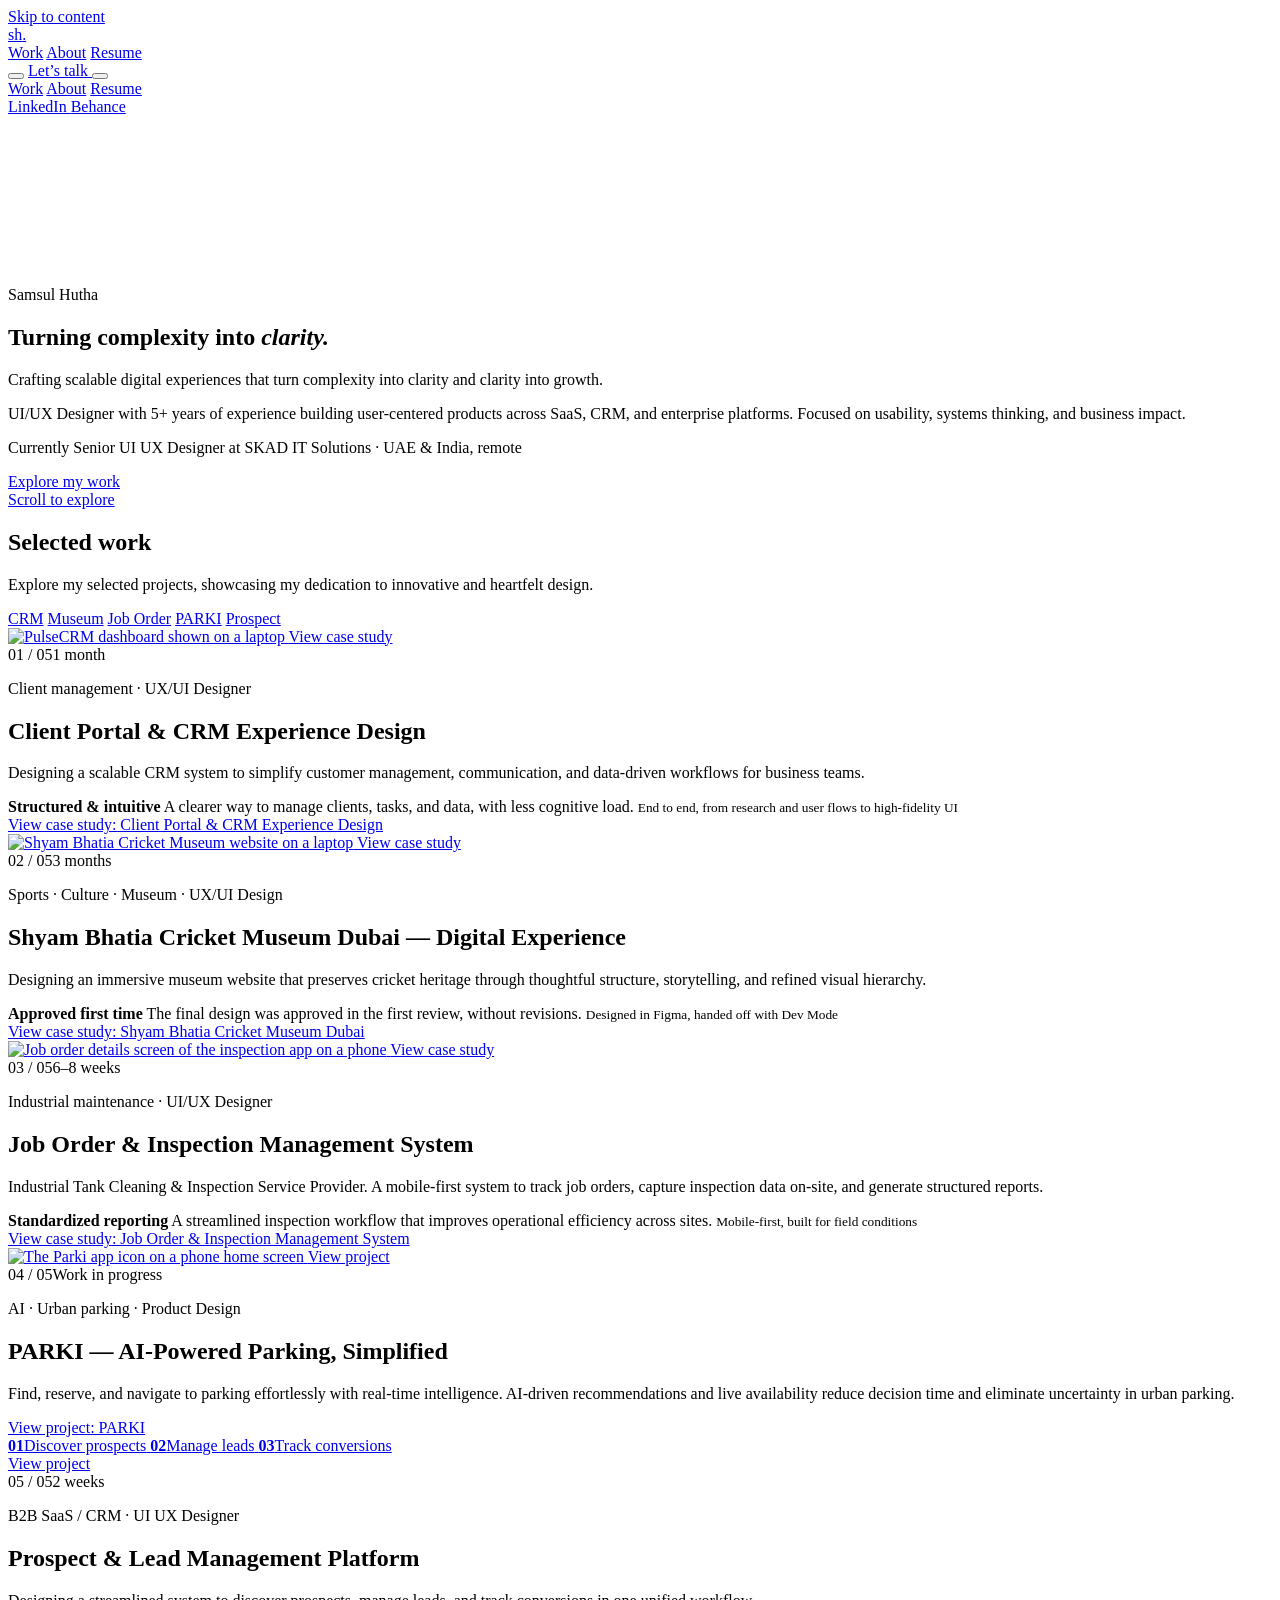
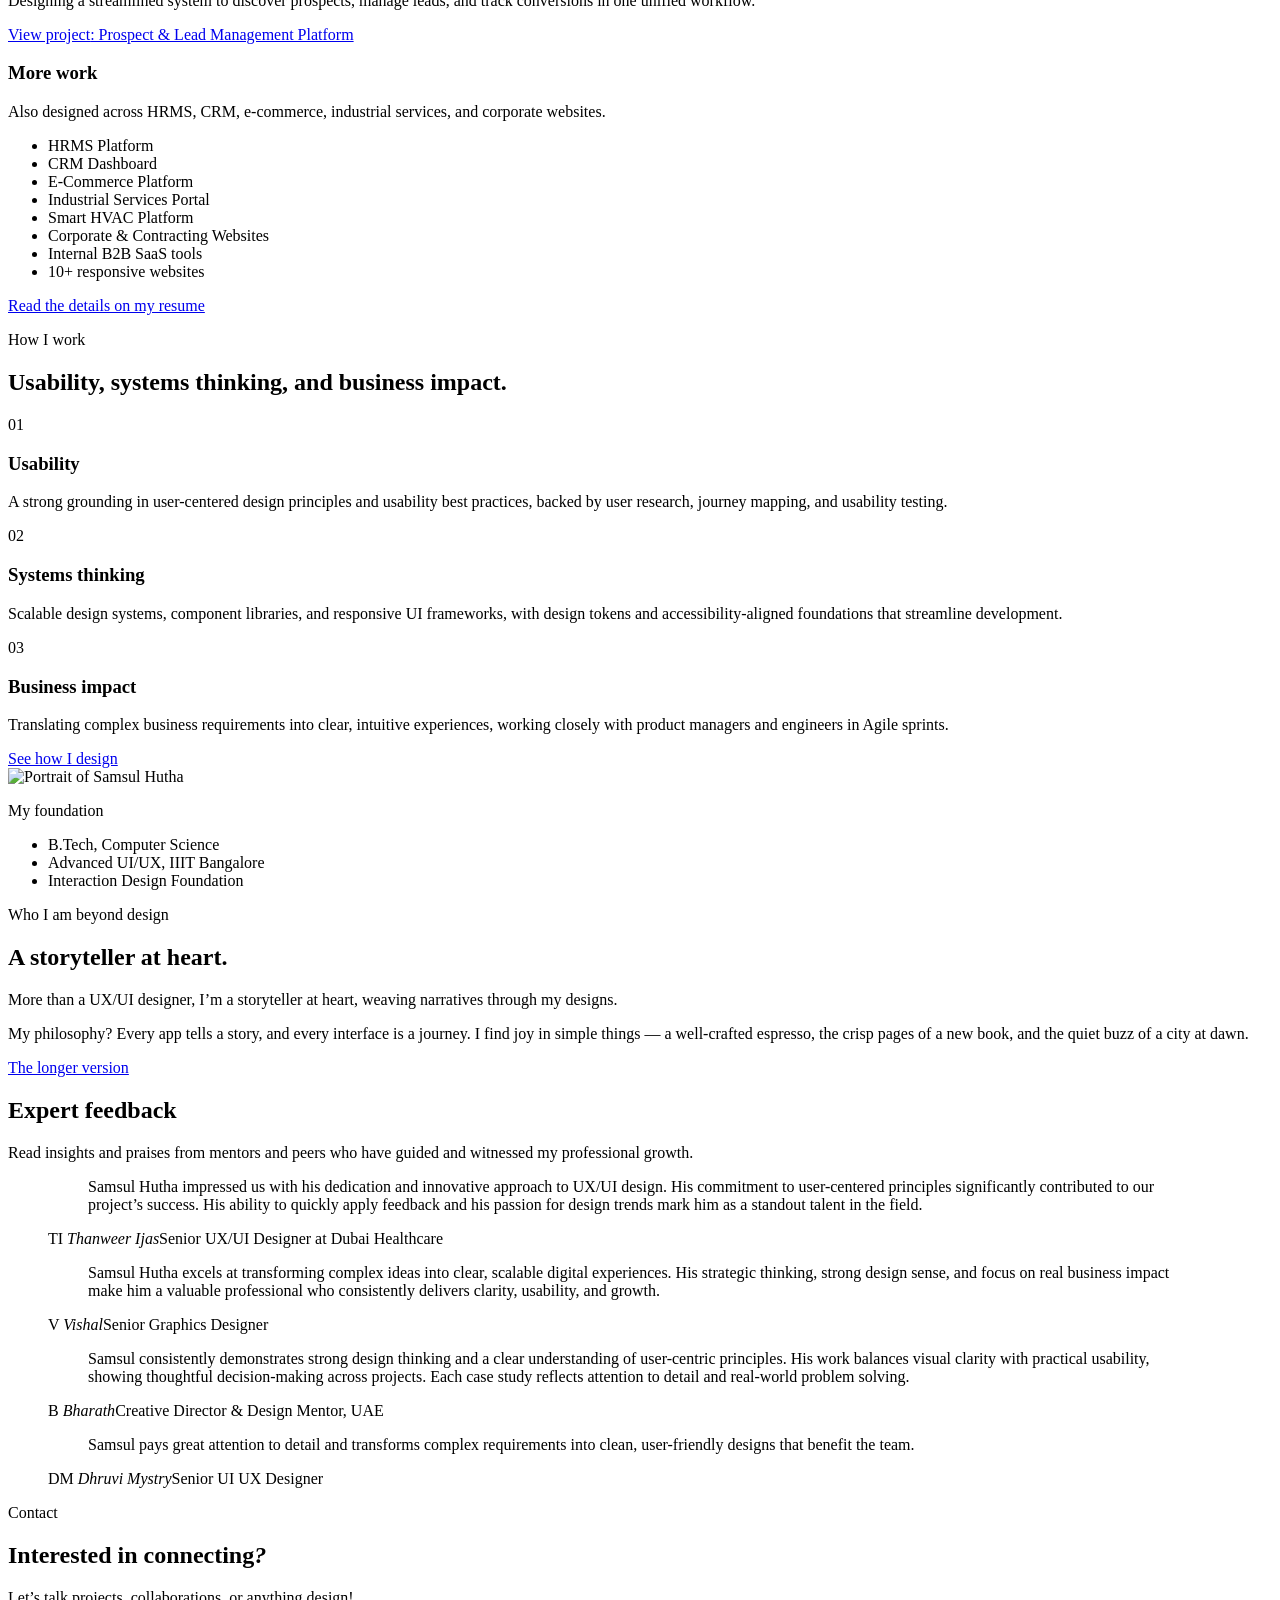
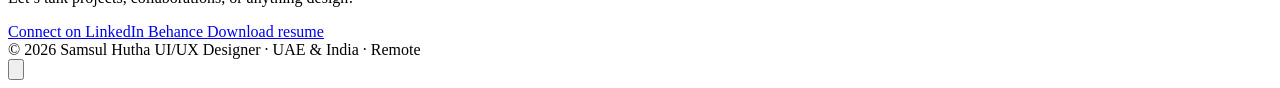
==== index.html @ 990269ce "First Upload" ====
<!doctype html>
<html lang="en" data-theme="light">
<head>
  <meta charset="utf-8">
  <meta name="viewport" content="width=device-width, initial-scale=1">
  <title>Samsul Hutha · UI/UX Designer</title>
  <meta name="description" content="Samsul Hutha is a UI/UX designer with 5+ years of experience building user-centered products across SaaS, CRM, and enterprise platforms.">
  <meta name="theme-color" content="#faf9f6">
  <link rel="icon" href="assets/favicon.svg" type="image/svg+xml">
  <script>try{document.documentElement.dataset.theme=localStorage.getItem('sh-theme')||'light'}catch(e){}document.documentElement.classList.add('js');window.__jsFallback=setTimeout(function(){document.documentElement.classList.remove('js')},4000);</script>
  <link rel="stylesheet" href="assets/css/base.css">
  <link rel="stylesheet" href="assets/css/home.css">
  <script src="assets/js/main.js" defer></script>
</head>
<body>
  <a class="skip" href="#main">Skip to content</a>

  <header class="site-header">
    <div class="header-inner">
      <a class="brand" href="index.html" aria-label="Samsul Hutha, home">sh<span>.</span></a>
      <nav class="site-nav" aria-label="Main">
        <a href="#work" aria-current="page">Work</a>
        <a href="about.html">About</a>
        <a href="resume.html">Resume</a>
      </nav>
      <div class="header-actions">
        <button class="theme-toggle" type="button" aria-label="Switch to dark mode" aria-pressed="false"></button>
        <a class="say-hello" href="#contact">Let’s talk <i class="i i-down" aria-hidden="true"></i></a>
        <button class="menu-toggle" type="button" aria-label="Open menu" aria-expanded="false" aria-controls="mobile-menu"></button>
      </div>
    </div>
  </header>

  <div class="mobile-menu" id="mobile-menu" inert>
    <nav aria-label="Mobile">
      <a href="#work" aria-current="page">Work</a>
      <a href="about.html">About</a>
      <a href="resume.html">Resume</a>
    </nav>
    <div class="mobile-menu-foot">
      <a href="https://linkedin.com/in/samsul-hutha" target="_blank" rel="noopener">LinkedIn <i class="i i-ur" aria-hidden="true"></i></a>
      <a href="https://www.behance.net/samsulhutha2" target="_blank" rel="noopener">Behance <i class="i i-ur" aria-hidden="true"></i></a>
    </div>
  </div>

  <main id="main">

    <!-- ===== Hero ===== -->
    <section class="hero" aria-label="Introduction">
      <canvas class="hero-contours" aria-hidden="true"></canvas>
      <div class="container">
        <p class="hero-name">Samsul Hutha</p>
        <h1 class="hero-title">
          <span class="line"><span>Turning complexity</span></span>
          <span class="line"><span>into <em>clarity.</em></span></span>
        </h1>
        <div class="hero-foot">
          <div class="hero-copy">
            <p class="hero-lead">Crafting scalable digital experiences that turn complexity into clarity and clarity into growth.</p>
            <p>UI/UX Designer with 5+ years of experience building user-centered products across SaaS, CRM, and enterprise platforms. Focused on usability, systems thinking, and business impact.</p>
            <p class="hero-now">Currently Senior UI UX Designer at SKAD IT Solutions · UAE &amp; India, remote</p>
          </div>
          <a class="btn" href="#work">Explore my work <i class="i i-down" aria-hidden="true"></i></a>
        </div>
        <a class="scroll-note" href="#work"><span class="scroll-track" aria-hidden="true"><i></i></span>Scroll to explore</a>
      </div>
    </section>

    <!-- ===== Selected work ===== -->
    <section class="work" id="work" data-work data-active="crm" aria-labelledby="work-title">
      <div class="container">
        <div class="work-head" data-reveal>
          <div>
            <h2 id="work-title">Selected work</h2>
            <p>Explore my selected projects, showcasing my dedication to innovative and heartfelt design.</p>
          </div>
          <nav class="work-jump" aria-label="Jump to a project">
            <a href="#project-crm">CRM</a>
            <a href="#project-museum">Museum</a>
            <a href="#project-job-order">Job Order</a>
            <a href="#project-parki">PARKI</a>
            <a href="#project-prospect">Prospect</a>
          </nav>
        </div>

        <div class="projects">

          <article class="project" id="project-crm" data-project="crm">
            <a class="project-visual" href="work/client-portal-crm.html" tabindex="-1" aria-hidden="true" data-reveal>
              <img src="assets/img/crm/cover.jpg" width="2048" height="1365" alt="PulseCRM dashboard shown on a laptop" loading="lazy" decoding="async">
              <span class="project-open">View case study <i class="i i-ur"></i></span>
            </a>
            <div class="project-info" data-reveal style="--d:.12s">
              <div class="project-meta"><span>01 / 05</span><span>1 month</span></div>
              <p class="project-kicker">Client management · UX/UI Designer</p>
              <h2>Client Portal &amp; CRM Experience Design</h2>
              <p class="project-tease">Designing a scalable CRM system to simplify customer management, communication, and data-driven workflows for business teams.</p>
              <div class="project-result">
                <strong>Structured &amp; intuitive</strong>
                <span>A clearer way to manage clients, tasks, and data, with less cognitive load.</span>
                <small>End to end, from research and user flows to high-fidelity UI</small>
              </div>
              <a class="project-cta" href="work/client-portal-crm.html">View case study<span class="visually-hidden">: Client Portal &amp; CRM Experience Design</span> <span class="round"><i class="i i-ur" aria-hidden="true"></i></span></a>
            </div>
          </article>

          <article class="project" id="project-museum" data-project="museum">
            <a class="project-visual" href="work/shyam-bhatia-cricket-museum.html" tabindex="-1" aria-hidden="true" data-reveal>
              <img src="assets/img/museum/cover.jpg" width="1440" height="1080" alt="Shyam Bhatia Cricket Museum website on a laptop" loading="lazy" decoding="async">
              <span class="project-open">View case study <i class="i i-ur"></i></span>
            </a>
            <div class="project-info" data-reveal style="--d:.12s">
              <div class="project-meta"><span>02 / 05</span><span>3 months</span></div>
              <p class="project-kicker">Sports · Culture · Museum · UX/UI Design</p>
              <h2>Shyam Bhatia Cricket Museum Dubai — Digital Experience</h2>
              <p class="project-tease">Designing an immersive museum website that preserves cricket heritage through thoughtful structure, storytelling, and refined visual hierarchy.</p>
              <div class="project-result">
                <strong>Approved first time</strong>
                <span>The final design was approved in the first review, without revisions.</span>
                <small>Designed in Figma, handed off with Dev Mode</small>
              </div>
              <a class="project-cta" href="work/shyam-bhatia-cricket-museum.html">View case study<span class="visually-hidden">: Shyam Bhatia Cricket Museum Dubai</span> <span class="round"><i class="i i-ur" aria-hidden="true"></i></span></a>
            </div>
          </article>

          <article class="project" id="project-job-order" data-project="job-order">
            <a class="project-visual" href="work/job-order-inspection-system.html" tabindex="-1" aria-hidden="true" data-reveal>
              <img src="assets/img/job-order/cover.jpg" width="2048" height="1365" alt="Job order details screen of the inspection app on a phone" loading="lazy" decoding="async">
              <span class="project-open">View case study <i class="i i-ur"></i></span>
            </a>
            <div class="project-info" data-reveal style="--d:.12s">
              <div class="project-meta"><span>03 / 05</span><span>6–8 weeks</span></div>
              <p class="project-kicker">Industrial maintenance · UI/UX Designer</p>
              <h2>Job Order &amp; Inspection Management System</h2>
              <p class="project-tease">Industrial Tank Cleaning &amp; Inspection Service Provider. A mobile-first system to track job orders, capture inspection data on-site, and generate structured reports.</p>
              <div class="project-result">
                <strong>Standardized reporting</strong>
                <span>A streamlined inspection workflow that improves operational efficiency across sites.</span>
                <small>Mobile-first, built for field conditions</small>
              </div>
              <a class="project-cta" href="work/job-order-inspection-system.html">View case study<span class="visually-hidden">: Job Order &amp; Inspection Management System</span> <span class="round"><i class="i i-ur" aria-hidden="true"></i></span></a>
            </div>
          </article>

          <article class="project project--compact" id="project-parki" data-project="parki">
            <a class="project-visual" href="work/parki.html" tabindex="-1" aria-hidden="true" data-reveal>
              <img src="assets/img/parki/cover.jpg" width="2048" height="1366" alt="The Parki app icon on a phone home screen" loading="lazy" decoding="async">
              <span class="project-open">View project <i class="i i-ur"></i></span>
            </a>
            <div class="project-info" data-reveal style="--d:.12s">
              <div class="project-meta"><span>04 / 05</span><span>Work in progress</span></div>
              <p class="project-kicker">AI · Urban parking · Product Design</p>
              <h2>PARKI — AI-Powered Parking, Simplified</h2>
              <p class="project-tease">Find, reserve, and navigate to parking effortlessly with real-time intelligence. AI-driven recommendations and live availability reduce decision time and eliminate uncertainty in urban parking.</p>
              <a class="project-cta" href="work/parki.html">View project<span class="visually-hidden">: PARKI</span> <span class="round"><i class="i i-ur" aria-hidden="true"></i></span></a>
            </div>
          </article>

          <article class="project project--compact" id="project-prospect" data-project="prospect">
            <a class="project-visual" href="work/prospect-lead-management.html" tabindex="-1" aria-hidden="true" data-reveal>
              <div class="cover-type">
                <span><b>01</b>Discover prospects</span>
                <span><b>02</b>Manage leads</span>
                <span><b>03</b>Track conversions</span>
              </div>
              <span class="project-open">View project <i class="i i-ur"></i></span>
            </a>
            <div class="project-info" data-reveal style="--d:.12s">
              <div class="project-meta"><span>05 / 05</span><span>2 weeks</span></div>
              <p class="project-kicker">B2B SaaS / CRM · UI UX Designer</p>
              <h2>Prospect &amp; Lead Management Platform</h2>
              <p class="project-tease">Designing a streamlined system to discover prospects, manage leads, and track conversions in one unified workflow.</p>
              <a class="project-cta" href="work/prospect-lead-management.html">View project<span class="visually-hidden">: Prospect &amp; Lead Management Platform</span> <span class="round"><i class="i i-ur" aria-hidden="true"></i></span></a>
            </div>
          </article>

        </div>

        <div class="more-work" data-reveal>
          <div>
            <h3>More work</h3>
            <p>Also designed across HRMS, CRM, e-commerce, industrial services, and corporate websites.</p>
          </div>
          <ul class="chips" aria-label="More projects">
            <li class="chip">HRMS Platform</li>
            <li class="chip">CRM Dashboard</li>
            <li class="chip">E-Commerce Platform</li>
            <li class="chip">Industrial Services Portal</li>
            <li class="chip">Smart HVAC Platform</li>
            <li class="chip">Corporate &amp; Contracting Websites</li>
            <li class="chip">Internal B2B SaaS tools</li>
            <li class="chip">10+ responsive websites</li>
          </ul>
          <a class="link" href="resume.html#projects">Read the details on my resume <i class="i i-ur" aria-hidden="true"></i></a>
        </div>
      </div>
    </section>

    <!-- ===== Focus ===== -->
    <section class="focus" aria-labelledby="focus-title">
      <div class="container focus-grid">
        <div class="focus-head" data-reveal>
          <p class="eyebrow">How I work</p>
          <h2 id="focus-title">Usability, systems thinking, and business impact.</h2>
        </div>
        <div class="focus-list">
          <article class="focus-item" data-reveal>
            <span class="num">01</span>
            <h3>Usability</h3>
            <p>A strong grounding in user-centered design principles and usability best practices, backed by user research, journey mapping, and usability testing.</p>
          </article>
          <article class="focus-item" data-reveal>
            <span class="num">02</span>
            <h3>Systems thinking</h3>
            <p>Scalable design systems, component libraries, and responsive UI frameworks, with design tokens and accessibility-aligned foundations that streamline development.</p>
          </article>
          <article class="focus-item" data-reveal>
            <span class="num">03</span>
            <h3>Business impact</h3>
            <p>Translating complex business requirements into clear, intuitive experiences, working closely with product managers and engineers in Agile sprints.</p>
          </article>
          <a class="link" href="about.html#how-i-design" data-reveal style="margin-top:32px">See how I design <i class="i i-ur" aria-hidden="true"></i></a>
        </div>
      </div>
    </section>

    <!-- ===== About teaser ===== -->
    <section class="teaser container" aria-labelledby="teaser-title">
      <div class="teaser-photo" data-reveal>
        <div class="frame"><img src="assets/img/portrait.jpg" width="1024" height="1536" alt="Portrait of Samsul Hutha" loading="lazy" decoding="async"></div>
        <div class="route">
          <p class="eyebrow">My foundation</p>
          <ul>
            <li>B.Tech, Computer Science</li>
            <li>Advanced UI/UX, IIIT Bangalore</li>
            <li>Interaction Design Foundation</li>
          </ul>
        </div>
      </div>
      <div class="teaser-copy" data-reveal style="--d:.1s">
        <p class="eyebrow">Who I am beyond design</p>
        <h2 id="teaser-title">A storyteller at heart.</h2>
        <p>More than a UX/UI designer, I’m a storyteller at heart, weaving narratives through my designs.</p>
        <p>My philosophy? Every app tells a story, and every interface is a journey. I find joy in simple things — a well-crafted espresso, the crisp pages of a new book, and the quiet buzz of a city at dawn.</p>
        <a class="link" href="about.html">The longer version <i class="i i-ur" aria-hidden="true"></i></a>
      </div>
    </section>

    <!-- ===== Expert feedback ===== -->
    <section class="feedback container" aria-labelledby="feedback-title">
      <div class="feedback-head" data-reveal>
        <h2 id="feedback-title">Expert feedback</h2>
        <p>Read insights and praises from mentors and peers who have guided and witnessed my professional growth.</p>
      </div>
      <div class="feedback-grid">
        <figure class="quote" data-reveal>
          <div>
            <i class="i i-quote" aria-hidden="true"></i>
            <blockquote>Samsul Hutha impressed us with his dedication and innovative approach to UX/UI design. His commitment to user-centered principles significantly contributed to our project’s success. His ability to quickly apply feedback and his passion for design trends mark him as a standout talent in the field.</blockquote>
          </div>
          <figcaption>
            <span class="avatar" aria-hidden="true">TI</span>
            <span><cite>Thanweer Ijas</cite><span>Senior UX/UI Designer at Dubai Healthcare</span></span>
          </figcaption>
        </figure>
        <figure class="quote" data-reveal style="--d:.1s">
          <div>
            <i class="i i-quote" aria-hidden="true"></i>
            <blockquote>Samsul Hutha excels at transforming complex ideas into clear, scalable digital experiences. His strategic thinking, strong design sense, and focus on real business impact make him a valuable professional who consistently delivers clarity, usability, and growth.</blockquote>
          </div>
          <figcaption>
            <span class="avatar" aria-hidden="true">V</span>
            <span><cite>Vishal</cite><span>Senior Graphics Designer</span></span>
          </figcaption>
        </figure>
        <figure class="quote" data-reveal>
          <div>
            <i class="i i-quote" aria-hidden="true"></i>
            <blockquote>Samsul consistently demonstrates strong design thinking and a clear understanding of user-centric principles. His work balances visual clarity with practical usability, showing thoughtful decision-making across projects. Each case study reflects attention to detail and real-world problem solving.</blockquote>
          </div>
          <figcaption>
            <span class="avatar" aria-hidden="true">B</span>
            <span><cite>Bharath</cite><span>Creative Director &amp; Design Mentor, UAE</span></span>
          </figcaption>
        </figure>
        <figure class="quote" data-reveal style="--d:.1s">
          <div>
            <i class="i i-quote" aria-hidden="true"></i>
            <blockquote>Samsul pays great attention to detail and transforms complex requirements into clean, user-friendly designs that benefit the team.</blockquote>
          </div>
          <figcaption>
            <span class="avatar" aria-hidden="true">DM</span>
            <span><cite>Dhruvi Mystry</cite><span>Senior UI UX Designer</span></span>
          </figcaption>
        </figure>
      </div>
    </section>

  </main>

  <footer class="site-footer" id="contact">
    <div class="container">
      <div class="footer-top">
        <div data-reveal>
          <p class="eyebrow muted">Contact</p>
          <h2 class="footer-title">Interested in connecting<em>?</em></h2>
        </div>
        <div data-reveal style="--d:.1s">
          <p class="footer-lead">Let’s talk projects, collaborations, or anything design!</p>
          <div class="footer-actions">
            <a class="btn" href="https://linkedin.com/in/samsul-hutha" target="_blank" rel="noopener">Connect on LinkedIn <i class="i i-ur" aria-hidden="true"></i></a>
            <a class="link" href="https://www.behance.net/samsulhutha2" target="_blank" rel="noopener">Behance <i class="i i-ur" aria-hidden="true"></i></a>
            <a class="link" href="https://drive.google.com/file/d/1HuCnPabCgV5cMyUTn5ThWEDkm9vr7SHH/view?usp=drive_link" target="_blank" rel="noopener">Download resume <i class="i i-down" aria-hidden="true"></i></a>
          </div>
        </div>
      </div>
      <div class="footer-bar">
        <span>© <span data-year>2026</span> Samsul Hutha</span>
        <span>UI/UX Designer · UAE &amp; India · Remote</span>
      </div>
    </div>
  </footer>

  <button class="to-top" type="button" aria-label="Back to top">
    <svg viewBox="0 0 54 54" aria-hidden="true"><circle cx="27" cy="27" r="25.5" pathLength="100"></circle></svg>
    <i class="i i-up" aria-hidden="true"></i>
  </button>
</body>
</html>
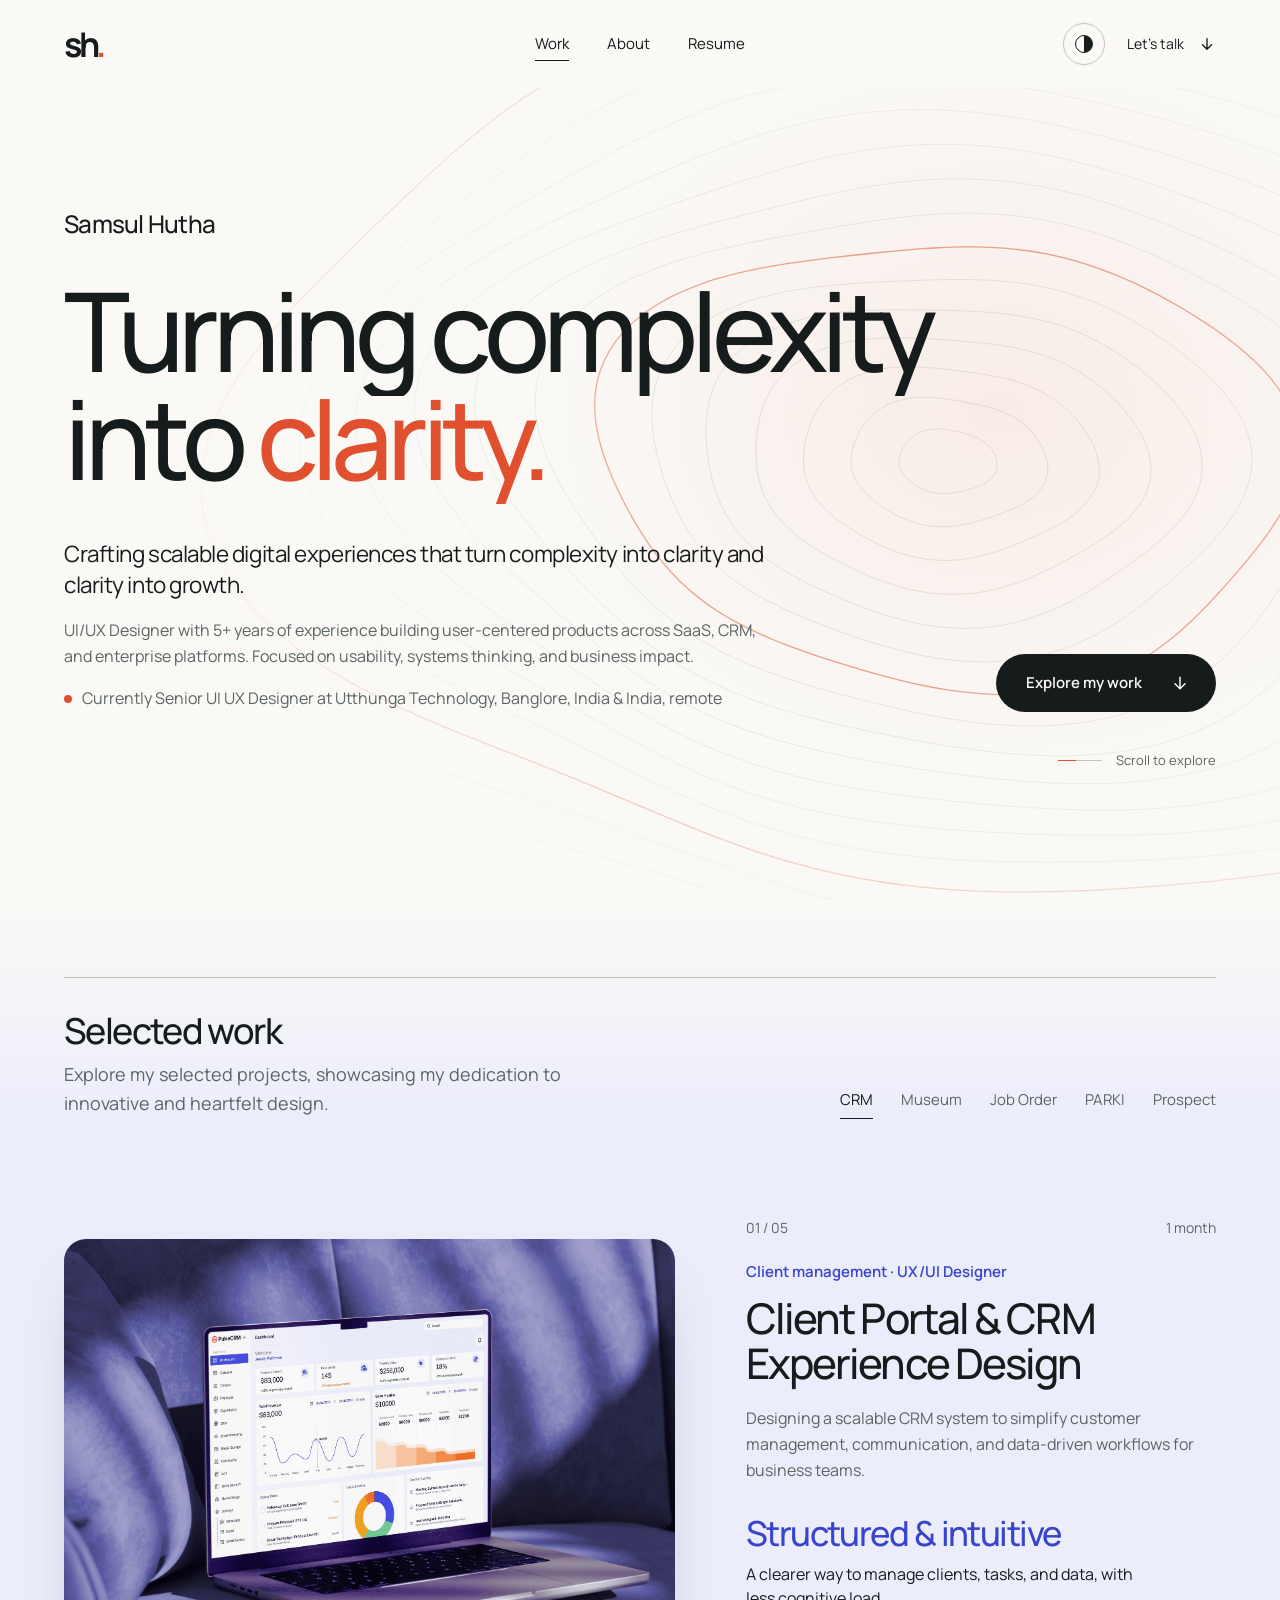
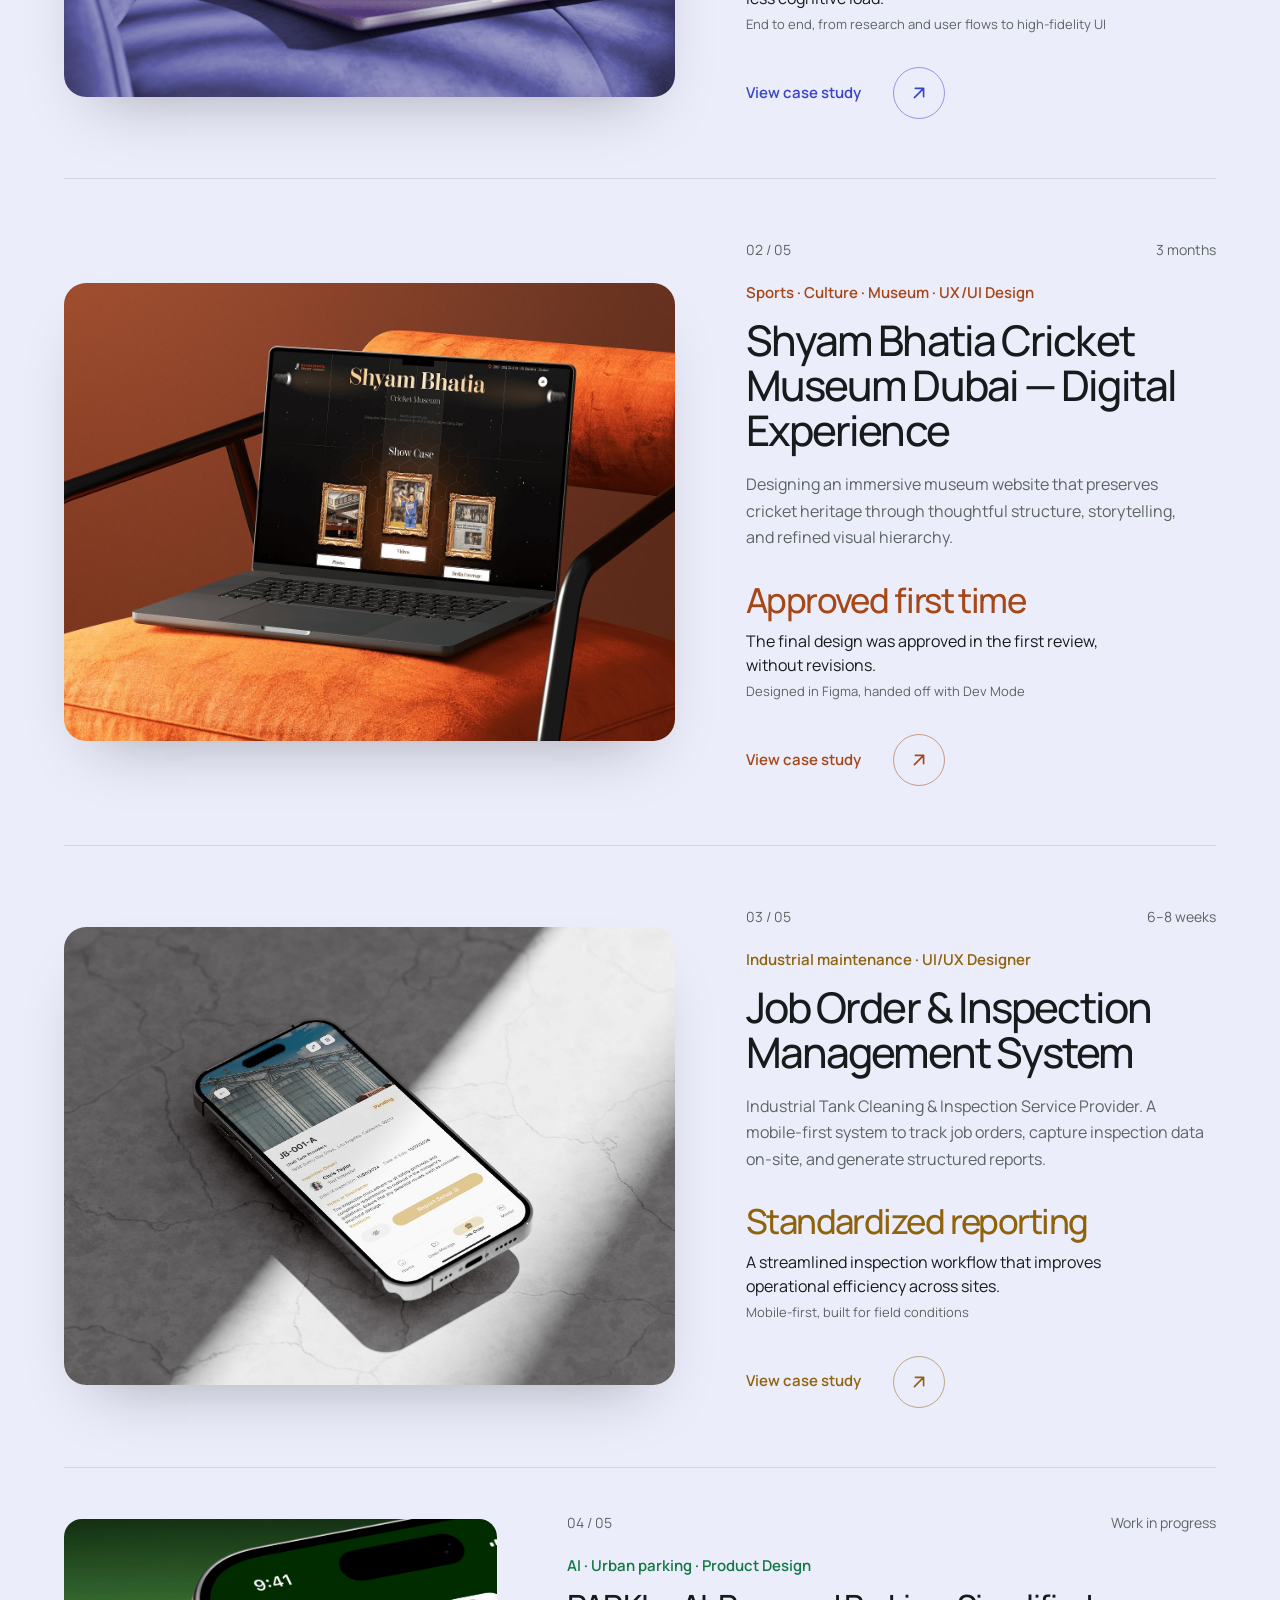
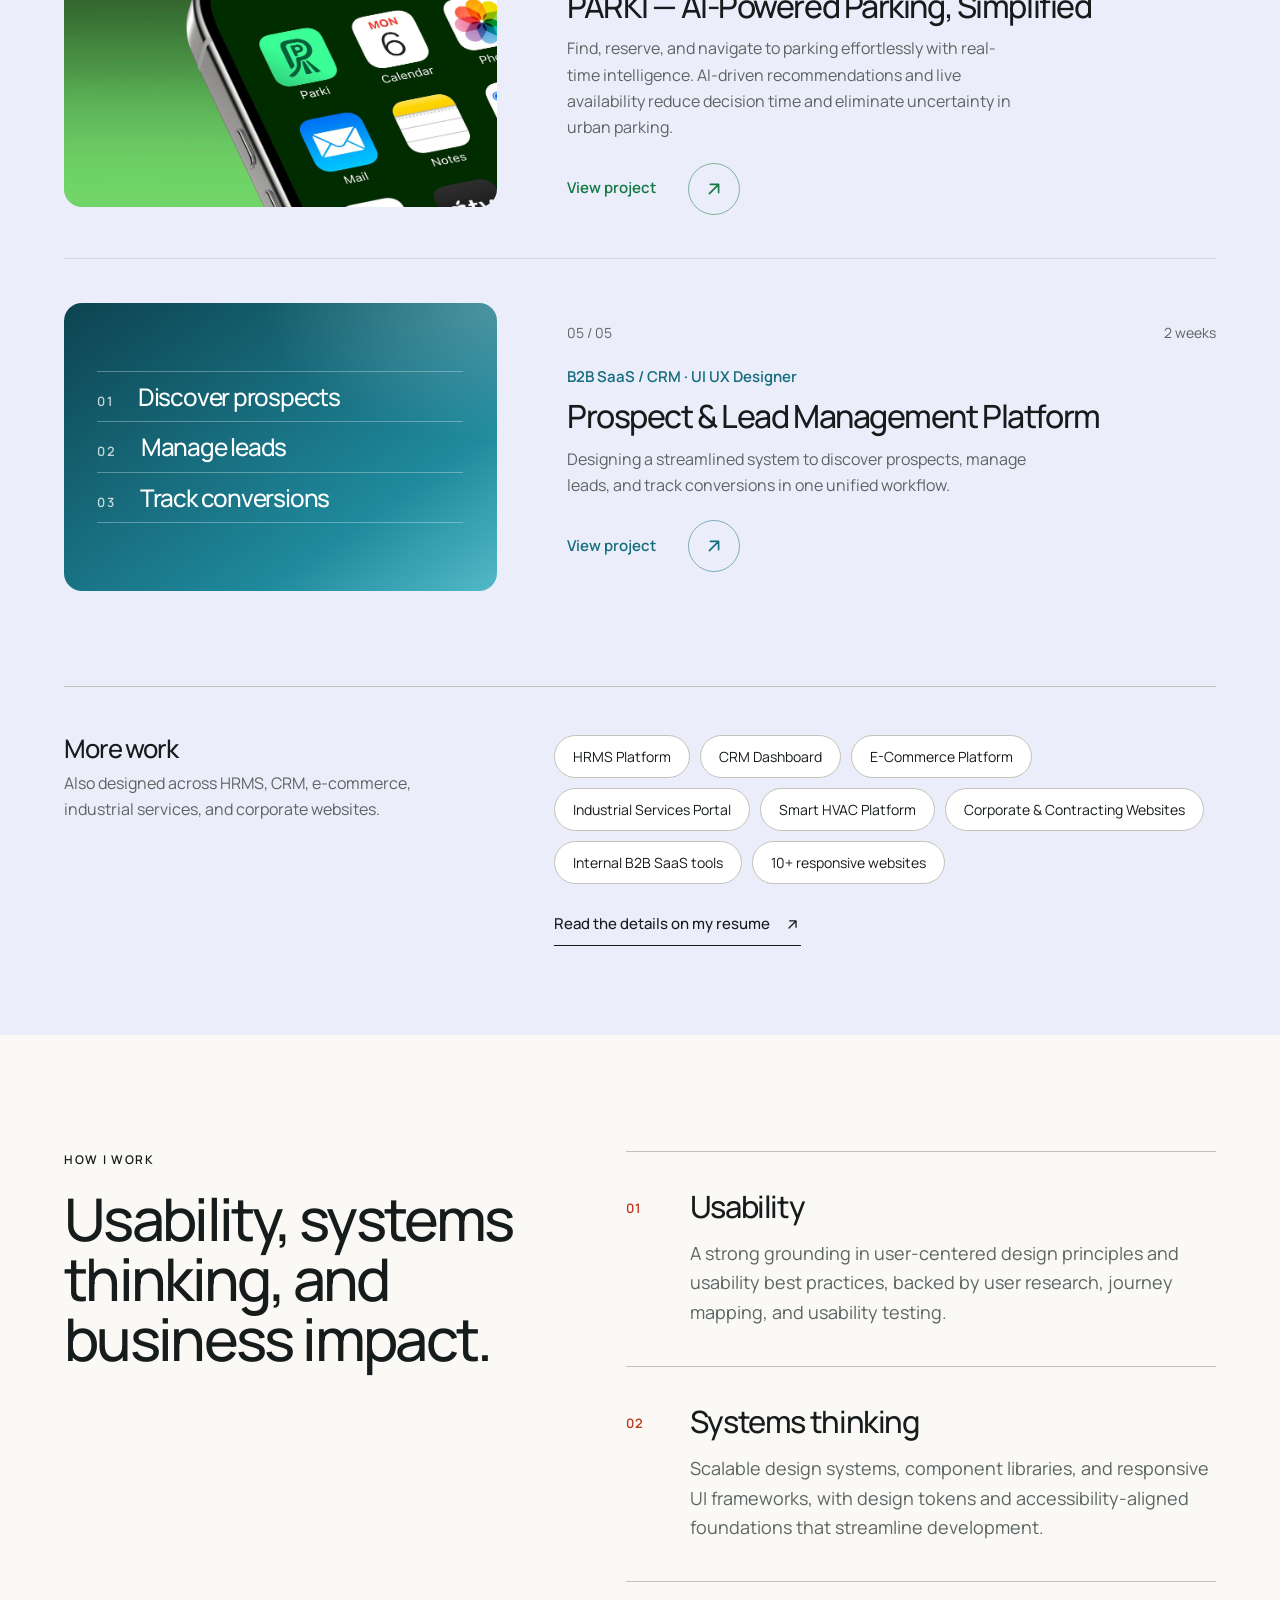
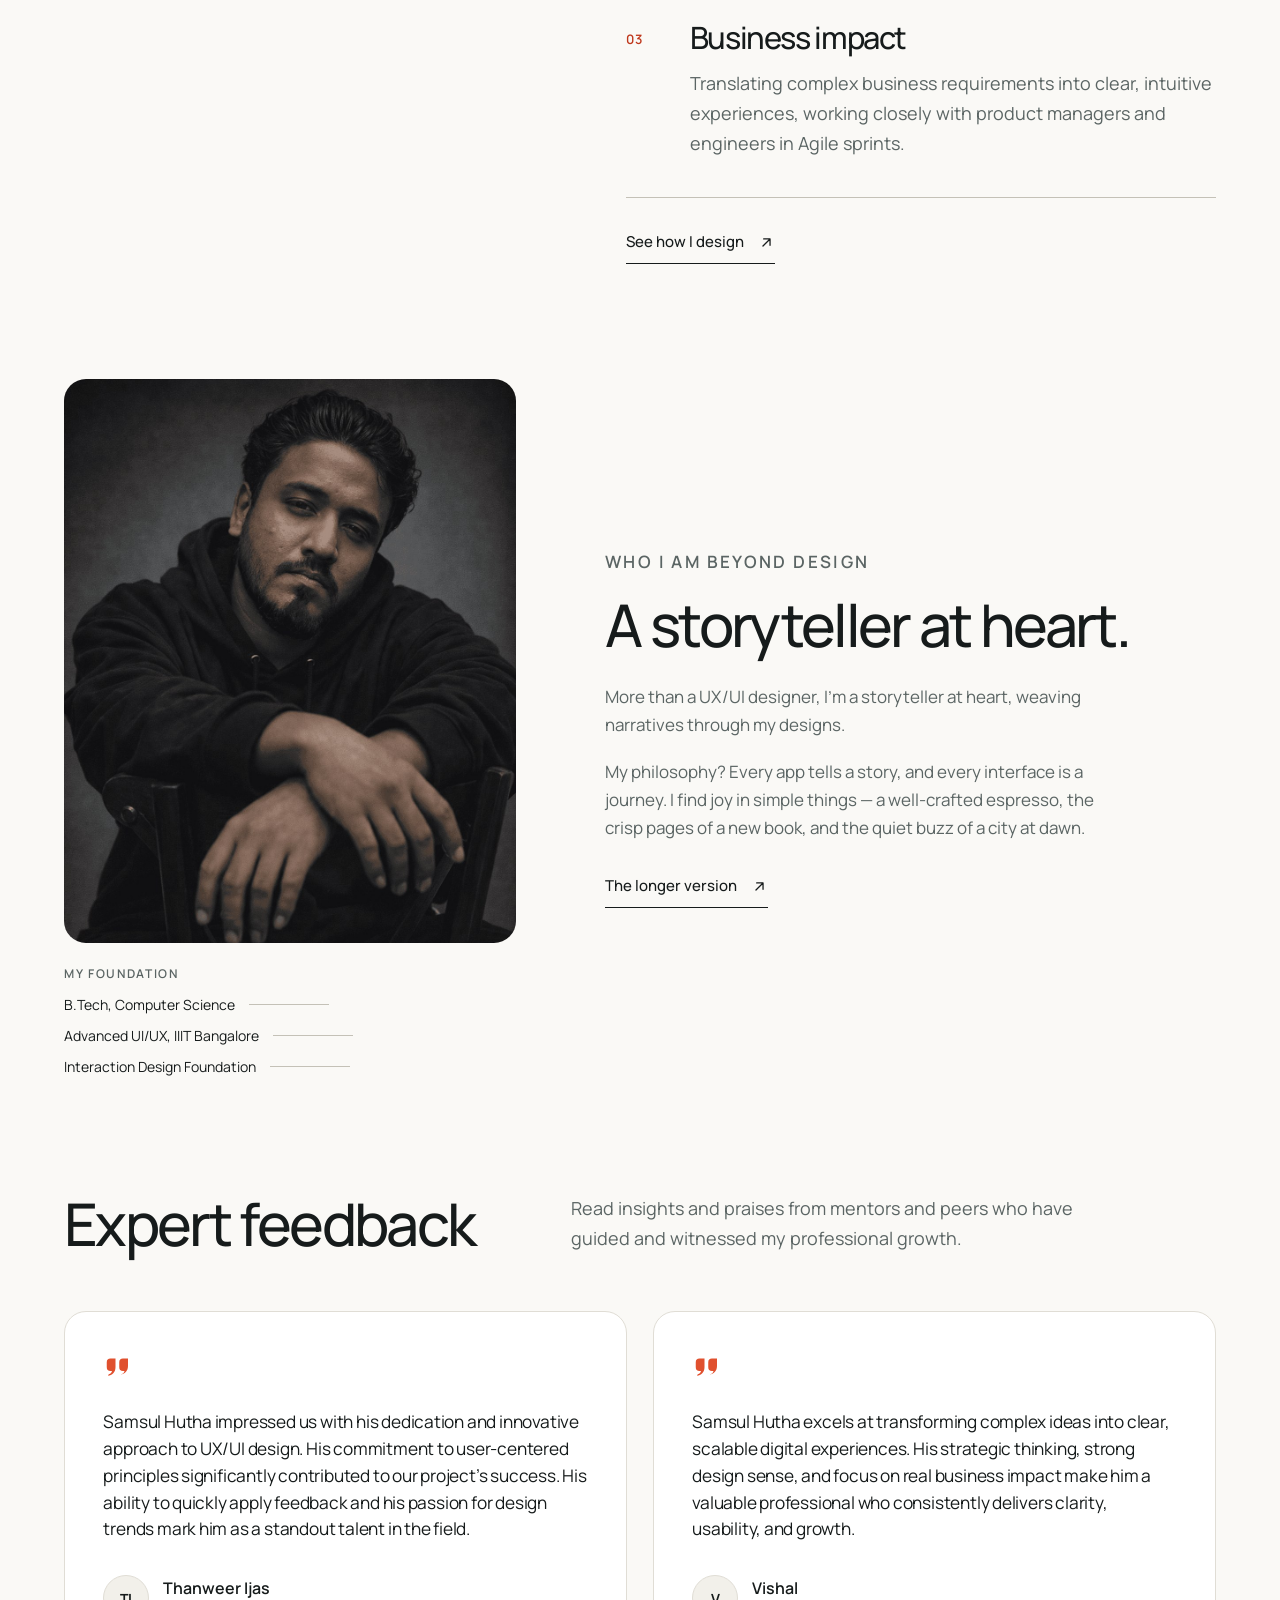
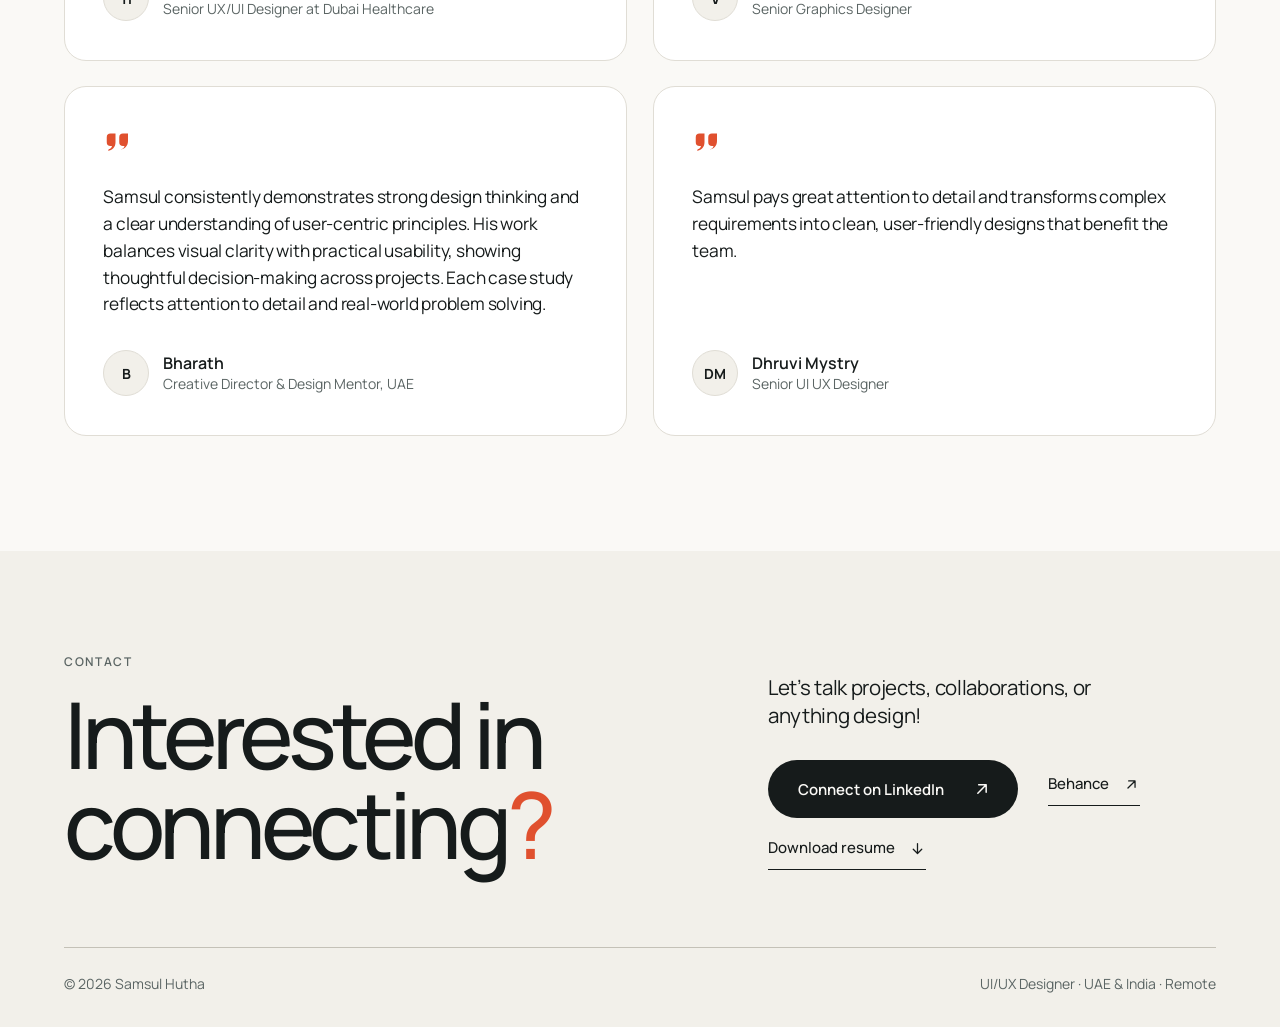
==== commit 05c559e4: "Work Location Changes in landing page" ====
--- a/index.html
+++ b/index.html
@@ -58,7 +58,7 @@
           <div class="hero-copy">
             <p class="hero-lead">Crafting scalable digital experiences that turn complexity into clarity and clarity into growth.</p>
             <p>UI/UX Designer with 5+ years of experience building user-centered products across SaaS, CRM, and enterprise platforms. Focused on usability, systems thinking, and business impact.</p>
-            <p class="hero-now">Currently Senior UI UX Designer at SKAD IT Solutions · UAE &amp; India, remote</p>
+            <p class="hero-now">Currently Senior UI UX Designer at Utthunga Technology, Banglore, India &amp; India, remote</p>
           </div>
           <a class="btn" href="#work">Explore my work <i class="i i-down" aria-hidden="true"></i></a>
         </div>
--- a/assets/css/base.css
+++ b/assets/css/base.css
@@ -0,0 +1,325 @@
+/* ==========================================================================
+   Samsul Hutha — Portfolio
+   base.css · tokens, reset, typography, header, footer, shared components
+   ========================================================================== */
+
+/* ---------- Fonts (Manrope, variable, bundled locally) ---------- */
+@font-face {
+  font-family: 'Manrope';
+  font-style: normal;
+  font-weight: 300 800;
+  font-display: swap;
+  src: url('../fonts/manrope-latin-ext.woff2') format('woff2');
+  unicode-range: U+0100-02BA, U+02BD-02C5, U+02C7-02CC, U+02CE-02D7, U+02DD-02FF, U+0304, U+0308, U+0329, U+1D00-1DBF, U+1E00-1E9F, U+1EF2-1EFF, U+2020, U+20A0-20AB, U+20AD-20C4, U+2113, U+2C60-2C7F, U+A720-A7FF;
+}
+@font-face {
+  font-family: 'Manrope';
+  font-style: normal;
+  font-weight: 300 800;
+  font-display: swap;
+  src: url('../fonts/manrope-latin.woff2') format('woff2');
+  unicode-range: U+0000-00FF, U+0131, U+0152-0153, U+02BB-02BC, U+02C6, U+02DA, U+02DC, U+0304, U+0308, U+0329, U+2000-206F, U+20AC, U+2122, U+2191, U+2193, U+2212, U+2215, U+FEFF, U+FFFD;
+}
+
+/* ---------- Design tokens ---------- */
+:root {
+  --paper: #faf9f6;
+  --paper-2: #f2f0ea;
+  --surface: #ffffff;
+  --ink: #161b1b;
+  --ink-soft: #2c3434;
+  --muted: #5b6564;
+  --line: #e0ddd5;
+  --line-strong: #c4c1b7;
+  --accent: #e0502e;
+  --accent-text: #bf381c;
+  --on-ink: #faf9f6;
+
+  /* project palettes — taken from each project's own visuals */
+  --crm: #4450e6;      --crm-text: #3944cc;      --crm-wash: #ecedfb;
+  --museum: #c2602a;   --museum-text: #a64718;   --museum-wash: #f6e8dc;
+  --job: #c99a2e;      --job-text: #8f630c;      --job-wash: #f6efdc;
+  --parki: #1fa463;    --parki-text: #147843;    --parki-wash: #e1f4e8;
+  --prospect: #1f8a9d; --prospect-text: #166d7c; --prospect-wash: #dff0f3;
+
+  --gutter: clamp(22px, 5vw, 80px);
+  --maxw: 1360px;
+  --radius: 22px;
+  --header-h: 88px;
+  --ease: cubic-bezier(.22, 1, .36, 1);
+  --shadow: 0 30px 60px -32px rgba(22, 27, 27, .35);
+  color-scheme: light;
+}
+
+:root[data-theme='dark'] {
+  --paper: #111617;
+  --paper-2: #182022;
+  --surface: #1b2426;
+  --ink: #f1f2ec;
+  --ink-soft: #d9ddd6;
+  --muted: #a3aeaa;
+  --line: #2b3735;
+  --line-strong: #46544f;
+  --accent: #ff8b66;
+  --accent-text: #ff9c7b;
+  --on-ink: #111617;
+  --crm-text: #a3abff;      --crm-wash: #1a1e3a;
+  --museum-text: #ffa66e;   --museum-wash: #2a1d15;
+  --job-text: #e8bf6a;      --job-wash: #2a2414;
+  --parki-text: #62d796;    --parki-wash: #132a1e;
+  --prospect-text: #6fd0de; --prospect-wash: #12292e;
+  --shadow: 0 30px 60px -28px rgba(0, 0, 0, .75);
+  color-scheme: dark;
+}
+
+/* ---------- Reset ---------- */
+*, *::before, *::after { box-sizing: border-box; }
+html { -webkit-text-size-adjust: 100%; scroll-behavior: smooth; scroll-padding-top: 96px; }
+body {
+  margin: 0;
+  min-height: 100vh;
+  background: var(--paper);
+  color: var(--ink);
+  font-family: 'Manrope', system-ui, -apple-system, 'Segoe UI', Roboto, sans-serif;
+  font-size: clamp(16px, .25vw + 15px, 18px);
+  line-height: 1.65;
+  -webkit-font-smoothing: antialiased;
+  text-rendering: optimizeLegibility;
+  overflow-x: clip;
+  transition: background-color .5s var(--ease), color .5s var(--ease);
+}
+img, svg, video, canvas { display: block; max-width: 100%; }
+img { height: auto; }
+[hidden] { display: none !important; }
+a { color: inherit; text-decoration: none; }
+button { font: inherit; color: inherit; background: none; border: 0; padding: 0; cursor: pointer; }
+h1, h2, h3, h4, p, ul, ol, dl, dd, figure, blockquote { margin: 0; }
+ul, ol { padding: 0; list-style: none; }
+h1, h2, h3, h4 { font-weight: 500; letter-spacing: -.045em; line-height: 1.06; }
+:focus-visible { outline: 2px solid var(--accent-text); outline-offset: 3px; border-radius: 4px; }
+::selection { background: var(--accent); color: #fff; }
+
+.visually-hidden {
+  position: absolute !important; width: 1px; height: 1px; margin: -1px; padding: 0;
+  overflow: hidden; clip: rect(0 0 0 0); white-space: nowrap; border: 0;
+}
+.skip {
+  position: fixed; left: 16px; top: -80px; z-index: 200; padding: 12px 18px;
+  background: var(--ink); color: var(--on-ink); border-radius: 999px; font-size: 14px;
+  transition: top .25s var(--ease);
+}
+.skip:focus { top: 16px; }
+
+/* ---------- Layout ---------- */
+.container {
+  width: 100%;
+  max-width: calc(var(--maxw) + 2 * var(--gutter));
+  margin-inline: auto;
+  padding-inline: var(--gutter);
+}
+
+/* ---------- Icons (CSS masks → no extra requests, inherit colour) ---------- */
+.i {
+  display: inline-block; flex: none; width: 1em; height: 1em; background: currentColor;
+  -webkit-mask: var(--ico) center / contain no-repeat; mask: var(--ico) center / contain no-repeat;
+}
+.i-ur { --ico: url("data:image/svg+xml,%3Csvg xmlns='http://www.w3.org/2000/svg' viewBox='0 0 24 24' fill='none' stroke='%23000' stroke-width='1.8' stroke-linecap='round' stroke-linejoin='round'%3E%3Cpath d='M7 17 17 7M8 7h9v9'/%3E%3C/svg%3E"); }
+.i-down { --ico: url("data:image/svg+xml,%3Csvg xmlns='http://www.w3.org/2000/svg' viewBox='0 0 24 24' fill='none' stroke='%23000' stroke-width='1.8' stroke-linecap='round' stroke-linejoin='round'%3E%3Cpath d='M12 5v14M6 13l6 6 6-6'/%3E%3C/svg%3E"); }
+.i-up { --ico: url("data:image/svg+xml,%3Csvg xmlns='http://www.w3.org/2000/svg' viewBox='0 0 24 24' fill='none' stroke='%23000' stroke-width='1.8' stroke-linecap='round' stroke-linejoin='round'%3E%3Cpath d='M12 19V5M6 11l6-6 6 6'/%3E%3C/svg%3E"); }
+.i-left { --ico: url("data:image/svg+xml,%3Csvg xmlns='http://www.w3.org/2000/svg' viewBox='0 0 24 24' fill='none' stroke='%23000' stroke-width='1.8' stroke-linecap='round' stroke-linejoin='round'%3E%3Cpath d='M19 12H5M11 6l-6 6 6 6'/%3E%3C/svg%3E"); }
+.i-right { --ico: url("data:image/svg+xml,%3Csvg xmlns='http://www.w3.org/2000/svg' viewBox='0 0 24 24' fill='none' stroke='%23000' stroke-width='1.8' stroke-linecap='round' stroke-linejoin='round'%3E%3Cpath d='M5 12h14M13 6l6 6-6 6'/%3E%3C/svg%3E"); }
+.i-quote { --ico: url("data:image/svg+xml,%3Csvg xmlns='http://www.w3.org/2000/svg' viewBox='0 0 24 24'%3E%3Cpath fill='%23000' d='M10 6H6a3 3 0 0 0-3 3v4a3 3 0 0 0 3 3h1.2c-.2 1.3-1 2.2-2.6 2.6L4 19.8c3.3-.3 6-2.8 6-6.8V6Zm10 0h-4a3 3 0 0 0-3 3v4a3 3 0 0 0 3 3h1.2c-.2 1.3-1 2.2-2.6 2.6l-.6.2c3.3-.3 6-2.8 6-6.8V6Z'/%3E%3C/svg%3E"); }
+
+/* ---------- Typography helpers ---------- */
+.eyebrow {
+  font-size: 12px; font-weight: 600; letter-spacing: .14em; text-transform: uppercase; line-height: 1.5;
+}
+.muted { color: var(--muted); }
+
+/* ---------- Header ---------- */
+.site-header {
+  position: sticky; top: 0; z-index: 60; height: var(--header-h);
+  background: var(--paper);
+  transition: height .35s var(--ease), box-shadow .35s var(--ease), background-color .5s var(--ease);
+}
+@supports (background: color-mix(in srgb, red 50%, blue)) {
+  .site-header {
+    background: color-mix(in srgb, var(--paper) 84%, transparent);
+    -webkit-backdrop-filter: blur(16px) saturate(1.3); backdrop-filter: blur(16px) saturate(1.3);
+  }
+}
+.site-header.is-scrolled { --header-h: 68px; box-shadow: 0 1px 0 var(--line); }
+.header-inner {
+  height: 100%; display: grid; grid-template-columns: 1fr auto 1fr; align-items: center; gap: 24px;
+  max-width: calc(var(--maxw) + 2 * var(--gutter)); margin-inline: auto; padding-inline: var(--gutter);
+}
+.brand {
+  font-size: 34px; font-weight: 700; letter-spacing: -.1em; line-height: 1; justify-self: start;
+  padding-block: 6px;
+}
+.brand span { color: var(--accent); letter-spacing: -.05em; }
+.site-nav { display: flex; gap: clamp(24px, 3vw, 44px); }
+.site-nav a { position: relative; font-size: 15px; line-height: 2; }
+.site-nav a::after {
+  content: ''; position: absolute; left: 0; right: 0; bottom: -2px; height: 1px; background: currentColor;
+  transform: scaleX(0); transform-origin: left; transition: transform .35s var(--ease);
+}
+.site-nav a:hover::after, .site-nav a[aria-current]::after { transform: scaleX(1); }
+.header-actions { display: flex; align-items: center; gap: 22px; justify-self: end; }
+.say-hello { display: inline-flex; align-items: center; gap: 14px; font-size: 14px; }
+.say-hello .i { font-size: 18px; transition: transform .4s var(--ease); }
+.say-hello:hover .i-ur { transform: translate(3px, -3px); }
+.say-hello:hover .i-down { transform: translateY(3px); }
+
+.theme-toggle {
+  width: 42px; height: 42px; display: grid; place-items: center; border: 1px solid var(--line-strong);
+  border-radius: 50%; transition: transform .6s var(--ease), border-color .3s;
+}
+.theme-toggle::before {
+  content: ''; width: 18px; height: 18px; border-radius: 50%; border: 1.6px solid currentColor;
+  background: linear-gradient(90deg, transparent 50%, currentColor 50%);
+}
+.theme-toggle:hover { transform: rotate(180deg); border-color: var(--ink); }
+
+.menu-toggle { display: none; position: relative; width: 42px; height: 42px; border: 1px solid var(--line-strong); border-radius: 50%; }
+.menu-toggle::before, .menu-toggle::after {
+  content: ''; position: absolute; left: 12px; right: 12px; height: 1.6px; background: currentColor;
+  transition: transform .35s var(--ease), top .35s var(--ease);
+}
+.menu-toggle::before { top: 17px; }
+.menu-toggle::after { top: 24px; }
+.menu-toggle[aria-expanded='true']::before { top: 20.5px; transform: rotate(45deg); }
+.menu-toggle[aria-expanded='true']::after { top: 20.5px; transform: rotate(-45deg); }
+
+.mobile-menu {
+  position: fixed; inset: 0; z-index: 55; display: flex; flex-direction: column; justify-content: space-between;
+  gap: 32px; padding: calc(var(--header-h) + 28px) var(--gutter) 36px; background: var(--paper);
+  transform: translateY(-102%); visibility: hidden;
+  transition: transform .6s var(--ease), visibility 0s linear .6s;
+}
+.mobile-menu.is-open { transform: none; visibility: visible; transition: transform .6s var(--ease); }
+.mobile-menu nav a {
+  display: block; padding-block: 10px; font-size: clamp(38px, 12vw, 64px); font-weight: 500;
+  letter-spacing: -.05em; line-height: 1.1; border-bottom: 1px solid var(--line);
+}
+.mobile-menu nav a[aria-current] { color: var(--accent-text); }
+.mobile-menu-foot { display: flex; flex-wrap: wrap; gap: 14px 28px; font-size: 15px; color: var(--muted); }
+.mobile-menu-foot a { display: inline-flex; align-items: center; gap: 8px; color: var(--ink); }
+body.menu-open { overflow: hidden; }
+
+/* ---------- Buttons & links ---------- */
+.btn {
+  display: inline-flex; align-items: center; justify-content: space-between; gap: 28px;
+  padding: 19px 26px 19px 30px; border-radius: 999px; background: var(--ink); color: var(--on-ink);
+  font-size: 15px; font-weight: 600; line-height: 1;
+  transition: transform .4s var(--ease), background-color .3s;
+}
+.btn .i { font-size: 20px; transition: transform .4s var(--ease); }
+.btn:hover { background: var(--accent-text); color: #fff; transform: translateY(-2px); }
+.btn:hover .i-down { transform: translateY(3px); }
+.btn:hover .i-ur { transform: translate(3px, -3px); }
+
+.link {
+  display: inline-flex; align-items: center; gap: 14px; padding-bottom: 8px; font-size: 15px; font-weight: 500;
+  border-bottom: 1px solid currentColor; transition: color .3s, gap .4s var(--ease);
+}
+.link .i { font-size: 17px; transition: transform .4s var(--ease); }
+.link:hover { color: var(--accent-text); gap: 18px; }
+.link:hover .i-ur { transform: translate(2px, -2px); }
+.link:hover .i-down { transform: translateY(2px); }
+
+.round {
+  display: inline-grid; place-items: center; width: 52px; height: 52px; border-radius: 50%;
+  border: 1px solid currentColor; transition: background-color .3s, color .3s, transform .5s var(--ease);
+}
+.round .i { font-size: 22px; }
+
+/* ---------- Typographic cover (used where a project has no screens) ---------- */
+.cover-type {
+  display: grid; align-content: center; width: 100%; height: 100%; padding: clamp(22px, 5vw, 64px); color: #fff;
+  background: radial-gradient(90% 80% at 100% 0, rgba(255, 255, 255, .22), transparent 60%), linear-gradient(145deg, #0d4350, #1f8a9d 72%, #52b9c7);
+}
+.cover-type span {
+  display: flex; align-items: baseline; gap: clamp(12px, 2vw, 24px); padding-block: clamp(10px, 1.6vw, 20px);
+  border-top: 1px solid rgba(255, 255, 255, .3); font-size: clamp(22px, 3.2vw, 46px); font-weight: 500; letter-spacing: -.05em; line-height: 1.05;
+}
+.cover-type span:last-child { border-bottom: 1px solid rgba(255, 255, 255, .3); }
+.cover-type b { font-size: clamp(11px, 1vw, 13px); font-weight: 600; letter-spacing: .14em; opacity: .75; }
+
+/* ---------- Footer ---------- */
+.site-footer {
+  margin-top: clamp(72px, 9vw, 140px); padding-block: clamp(64px, 8vw, 120px) 32px; background: var(--paper-2);
+  transition: background-color .5s var(--ease);
+}
+.footer-top { display: grid; grid-template-columns: minmax(0, 1.4fr) minmax(0, 1fr); align-items: end; gap: 40px clamp(32px, 6vw, 96px); }
+.footer-title { margin-top: 18px; font-size: clamp(44px, 7.2vw, 112px); letter-spacing: -.058em; line-height: .98; }
+.footer-title em { font-style: normal; color: var(--accent); }
+.footer-lead { max-width: 30ch; font-size: clamp(18px, 1.6vw, 24px); line-height: 1.4; letter-spacing: -.015em; }
+.footer-actions { display: flex; flex-wrap: wrap; align-items: center; gap: 18px 30px; margin-top: 30px; }
+.footer-bar {
+  display: flex; flex-wrap: wrap; justify-content: space-between; gap: 10px 40px; margin-top: clamp(48px, 6vw, 88px);
+  padding-top: 24px; border-top: 1px solid var(--line-strong); font-size: 14px; color: var(--muted);
+}
+
+/* ---------- Back to top (with scroll-progress ring) ---------- */
+.to-top {
+  position: fixed; right: clamp(16px, 2.4vw, 36px); bottom: clamp(16px, 2.4vw, 36px); z-index: 55;
+  width: 52px; height: 52px; display: grid; place-items: center; border-radius: 50%;
+  background: var(--paper); border: 1px solid var(--line); box-shadow: 0 10px 28px -12px rgba(0, 0, 0, .3);
+  opacity: 0; transform: translateY(14px); pointer-events: none;
+  transition: opacity .4s var(--ease), transform .4s var(--ease);
+}
+.to-top.is-visible { opacity: 1; transform: none; pointer-events: auto; }
+.to-top svg { position: absolute; inset: -1px; width: calc(100% + 2px); height: calc(100% + 2px); transform: rotate(-90deg); }
+.to-top circle { fill: none; stroke: var(--accent); stroke-width: 2; stroke-linecap: round; stroke-dasharray: 100; stroke-dashoffset: calc(100 - var(--p, 0)); }
+.to-top .i { font-size: 20px; }
+
+/* ---------- Lightbox ---------- */
+[data-zoom] { cursor: zoom-in; }
+.lightbox {
+  position: fixed; inset: 0; z-index: 120; display: grid; place-items: center; padding: 28px;
+  background: rgba(9, 12, 12, .92); opacity: 0; visibility: hidden;
+  transition: opacity .35s var(--ease), visibility 0s linear .35s;
+}
+.lightbox.is-open { opacity: 1; visibility: visible; transition: opacity .35s var(--ease); }
+.lightbox img { max-width: min(96vw, 1760px); max-height: 88vh; width: auto; border-radius: 12px; box-shadow: 0 40px 80px -20px #000; }
+.lightbox p { position: absolute; left: 0; right: 0; bottom: 18px; text-align: center; padding-inline: 24px; font-size: 14px; color: #c9d0cc; }
+.lightbox button {
+  position: absolute; top: 18px; right: 18px; width: 46px; height: 46px; border-radius: 50%;
+  border: 1px solid rgba(255, 255, 255, .4); color: #fff; font-size: 22px; line-height: 1;
+}
+.lightbox button:hover { background: rgba(255, 255, 255, .14); }
+
+/* ---------- Reveal-on-scroll (progressive enhancement) ---------- */
+.js [data-reveal] {
+  opacity: 0; transform: translateY(28px);
+  transition: opacity .9s var(--ease), transform .9s var(--ease); transition-delay: var(--d, 0s);
+}
+.js [data-reveal].is-in { opacity: 1; transform: none; }
+
+@media (prefers-reduced-motion: reduce) {
+  html { scroll-behavior: auto; }
+  .js [data-reveal] { opacity: 1; transform: none; transition: none; }
+  * { animation-duration: .001ms !important; animation-iteration-count: 1 !important; transition-duration: .001ms !important; }
+}
+
+/* ---------- Smooth page-to-page transitions (where supported) ---------- */
+@view-transition { navigation: auto; }
+.site-header { view-transition-name: site-header; }
+
+/* ---------- Responsive ---------- */
+@media (max-width: 900px) {
+  :root { --header-h: 76px; }
+  .site-header.is-scrolled { --header-h: 64px; }
+  .header-inner { grid-template-columns: 1fr auto; }
+  .site-nav, .say-hello { display: none; }
+  .menu-toggle { display: block; }
+  .footer-top { grid-template-columns: minmax(0, 1fr); }
+}
+@media (min-width: 901px) { .mobile-menu { display: none; } }
+
+/* ---------- Print ---------- */
+@media print {
+  .site-header, .mobile-menu, .to-top, .lightbox, .skip, .site-footer { display: none !important; }
+  body { background: #fff; color: #000; }
+}
--- a/assets/css/home.css
+++ b/assets/css/home.css
@@ -0,0 +1,203 @@
+/* ==========================================================================
+   Samsul Hutha — Portfolio · home.css
+   Hero · selected work · focus · about teaser · feedback
+   ========================================================================== */
+
+/* ---------- Hero ---------- */
+.hero {
+  position: relative; isolation: isolate; overflow: hidden; display: flex; align-items: center;
+  min-height: min(860px, calc(100svh - var(--header-h)));
+  padding-block: clamp(36px, 5vw, 80px) clamp(52px, 6vw, 96px);
+}
+.hero::before {
+  content: ''; position: absolute; inset: 0; z-index: -2;
+  background: radial-gradient(52% 64% at 78% 40%, rgba(224, 80, 46, .08), transparent 70%);
+}
+:root[data-theme='dark'] .hero::before { background: radial-gradient(52% 64% at 78% 40%, rgba(255, 139, 102, .09), transparent 70%); }
+.hero-contours {
+  position: absolute; inset: 0; z-index: -1; width: 100%; height: 100%; pointer-events: none;
+  -webkit-mask-image: radial-gradient(75% 88% at 74% 46%, #000 22%, transparent 82%);
+  mask-image: radial-gradient(75% 88% at 74% 46%, #000 22%, transparent 82%);
+}
+.hero-name { font-size: clamp(20px, 1.9vw, 28px); font-weight: 500; letter-spacing: -.03em; }
+.hero-title {
+  margin-block: clamp(22px, 2.6vw, 40px) clamp(30px, 3.6vw, 56px);
+  font-size: clamp(42px, 8.6vw, 132px); line-height: .98; letter-spacing: -.058em;
+}
+.hero-title .line { display: block; overflow: hidden; padding-bottom: .1em; margin-bottom: -.1em; }
+.hero-title .line > span { display: block; transform: translateY(112%); animation: rise 1.1s var(--ease) .15s forwards; }
+.hero-title .line:nth-child(2) > span { animation-delay: .28s; }
+.hero-title em { font-style: normal; color: var(--accent); }
+@keyframes rise { to { transform: none; } }
+
+.hero-foot {
+  display: grid; grid-template-columns: minmax(0, 1fr) auto; align-items: end; gap: 32px clamp(32px, 6vw, 96px);
+  opacity: 0; animation: fade-up 1s var(--ease) .55s forwards;
+}
+@keyframes fade-up { from { opacity: 0; transform: translateY(18px); } to { opacity: 1; transform: none; } }
+.hero-copy { display: grid; gap: 16px; max-width: 64ch; }
+.hero-lead { font-size: clamp(19px, 1.75vw, 26px); line-height: 1.38; letter-spacing: -.02em; }
+.hero-copy p:not(.hero-lead) { color: var(--muted); font-size: clamp(16px, 1.1vw, 18px); }
+.hero-copy .hero-now { display: flex; align-items: center; gap: 10px; font-size: 14px; }
+.hero-now::before { content: ''; width: 8px; height: 8px; border-radius: 50%; background: var(--accent); flex: none; }
+.scroll-note {
+  display: flex; justify-content: flex-end; align-items: center; gap: 14px; margin-top: clamp(28px, 3vw, 44px);
+  font-size: 13px; color: var(--muted); opacity: 0; animation: fade-up 1s var(--ease) .8s forwards;
+}
+.scroll-track { position: relative; width: 44px; height: 1px; background: var(--line-strong); overflow: hidden; }
+.scroll-track i { position: absolute; inset: 0; width: 40%; background: var(--accent); animation: slide 2.4s var(--ease) infinite; }
+@keyframes slide { 0% { transform: translateX(-100%); } 60%, 100% { transform: translateX(260%); } }
+
+/* ---------- Selected work ---------- */
+.work {
+  --wash: var(--crm-wash);
+  position: relative; background: var(--wash); transition: background-color 1s var(--ease);
+  padding-block: clamp(48px, 6vw, 88px) clamp(56px, 7vw, 104px);
+}
+.work::before {
+  content: ''; position: absolute; inset: 0 0 auto 0; height: 220px; pointer-events: none;
+  background: linear-gradient(var(--paper), transparent);
+}
+.work[data-active='crm'] { --wash: var(--crm-wash); }
+.work[data-active='museum'] { --wash: var(--museum-wash); }
+.work[data-active='job-order'] { --wash: var(--job-wash); }
+.work[data-active='parki'] { --wash: var(--parki-wash); }
+.work[data-active='prospect'] { --wash: var(--prospect-wash); }
+
+.work-head {
+  position: relative; display: flex; flex-wrap: wrap; align-items: flex-end; justify-content: space-between;
+  gap: 24px 48px; padding-top: 34px; border-top: 1px solid var(--line-strong);
+}
+.work-head h2 { font-size: clamp(28px, 2.8vw, 40px); }
+.work-head p { max-width: 48ch; margin-top: 10px; color: var(--muted); }
+.work-jump { display: flex; flex-wrap: wrap; gap: 6px 28px; }
+.work-jump a { position: relative; padding-bottom: 6px; font-size: 15px; color: var(--muted); transition: color .3s; }
+.work-jump a::after {
+  content: ''; position: absolute; left: 0; right: 0; bottom: 0; height: 1px; background: var(--ink);
+  transform: scaleX(0); transform-origin: left; transition: transform .4s var(--ease);
+}
+.work-jump a:hover, .work-jump a.is-active { color: var(--ink); }
+.work-jump a.is-active::after, .work-jump a:hover::after { transform: scaleX(1); }
+
+.projects { position: relative; margin-top: clamp(20px, 3vw, 40px); }
+.project {
+  --p: var(--crm); --p-text: var(--crm-text); --pw: var(--crm-wash);
+  position: relative; display: grid; grid-template-columns: minmax(0, 1.3fr) minmax(0, 1fr);
+  align-items: center; gap: clamp(28px, 5.5vw, 96px); padding-block: clamp(36px, 4.6vw, 68px);
+}
+.project + .project { border-top: 1px solid rgba(127, 127, 127, .22); }
+.project[data-project='museum'] { --p: var(--museum); --p-text: var(--museum-text); --pw: var(--museum-wash); }
+.project[data-project='job-order'] { --p: var(--job); --p-text: var(--job-text); --pw: var(--job-wash); }
+.project[data-project='parki'] { --p: var(--parki); --p-text: var(--parki-text); --pw: var(--parki-wash); }
+.project[data-project='prospect'] { --p: var(--prospect); --p-text: var(--prospect-text); --pw: var(--prospect-wash); }
+
+.project-visual {
+  position: relative; display: block; aspect-ratio: 4 / 3; overflow: hidden; border-radius: var(--radius);
+  background: var(--pw); box-shadow: var(--shadow);
+}
+.project-visual img { width: 100%; height: 100%; object-fit: cover; transition: transform 1.4s var(--ease); }
+.project:hover .project-visual img { transform: scale(1.045); }
+.project-open {
+  position: absolute; right: 20px; bottom: 20px; display: inline-flex; align-items: center; gap: 14px;
+  padding: 13px 14px 13px 20px; border-radius: 999px; background: var(--paper); color: var(--ink);
+  font-size: 13px; font-weight: 600; line-height: 1; box-shadow: 0 8px 28px -10px rgba(0, 0, 0, .45);
+  opacity: 0; transform: translateY(10px); transition: opacity .4s var(--ease), transform .5s var(--ease);
+}
+.project-open .i { font-size: 17px; }
+.project:hover .project-open { opacity: 1; transform: none; }
+@media (hover: none) { .project-open { opacity: 1; transform: none; } }
+
+.project-meta { display: flex; justify-content: space-between; gap: 16px; margin-bottom: 20px; font-size: 14px; color: var(--muted); }
+.project-kicker { font-size: 15px; font-weight: 600; color: var(--p-text); }
+.project h2 { margin-block: 12px 18px; font-size: clamp(28px, 3.3vw, 48px); line-height: 1.07; }
+.project-tease { max-width: 46ch; font-size: clamp(16px, 1.2vw, 19px); color: var(--muted); }
+.project-result { margin-top: 30px; }
+.project-result strong { display: block; font-size: clamp(26px, 2.7vw, 38px); font-weight: 500; letter-spacing: -.045em; line-height: 1.1; color: var(--p-text); }
+.project-result span { display: block; margin-top: 10px; max-width: 40ch; font-size: 16px; line-height: 1.5; }
+.project-result small { display: block; margin-top: 4px; font-size: 13px; color: var(--muted); }
+.project-cta { display: inline-flex; align-items: center; gap: 16px; margin-top: 32px; font-size: 15px; font-weight: 600; color: var(--p-text); }
+.project-cta .round { color: var(--p-text); border-color: color-mix(in srgb, var(--p-text) 50%, transparent); }
+.project:hover .project-cta .round { background: var(--p-text); color: var(--paper); transform: rotate(45deg); }
+
+/* Compact rows: projects that currently have a short brief rather than a full case study */
+.project--compact { grid-template-columns: minmax(0, .8fr) minmax(0, 1.2fr); padding-block: clamp(28px, 3.4vw, 48px); }
+.project--compact .project-visual { aspect-ratio: 3 / 2; border-radius: 18px; box-shadow: none; }
+.project--compact h2 { margin-block: 10px 12px; font-size: clamp(24px, 2.5vw, 36px); }
+.project--compact .project-cta { margin-top: 22px; }
+.project--compact .cover-type span { font-size: clamp(16px, 1.9vw, 26px); padding-block: clamp(6px, 1vw, 12px); }
+.project--compact .cover-type { padding: clamp(16px, 2.6vw, 36px); }
+
+.more-work {
+  display: grid; grid-template-columns: minmax(0, 1fr) minmax(0, 1.6fr); align-items: start; gap: 28px clamp(32px, 6vw, 96px);
+  margin-top: clamp(24px, 4vw, 56px); padding-top: clamp(32px, 4vw, 48px); border-top: 1px solid var(--line-strong);
+}
+.more-work h3 { font-size: clamp(22px, 2vw, 28px); }
+.more-work p { margin-top: 8px; max-width: 36ch; color: var(--muted); font-size: 16px; }
+.chips { display: flex; flex-wrap: wrap; gap: 10px; }
+.chip { padding: 9px 18px; border: 1px solid var(--line-strong); border-radius: 999px; background: var(--surface); font-size: 14px; }
+.more-work .link { grid-column: 2; justify-self: start; }
+
+/* ---------- Focus ---------- */
+.focus { padding-top: clamp(72px, 9vw, 140px); }
+.focus-grid { display: grid; grid-template-columns: minmax(0, 1fr) minmax(0, 1.25fr); gap: 40px clamp(32px, 7vw, 120px); align-items: start; }
+.focus-head { position: sticky; top: calc(var(--header-h) + 40px); }
+.focus-head h2 { margin-top: 20px; font-size: clamp(34px, 4.6vw, 68px); line-height: 1.02; }
+.focus-list { border-top: 1px solid var(--line-strong); }
+.focus-item { display: grid; grid-template-columns: 52px minmax(0, 1fr); gap: 8px 12px; padding-block: clamp(24px, 3vw, 40px); border-bottom: 1px solid var(--line-strong); }
+.focus-item .num { padding-top: .6em; font-size: 13px; font-weight: 600; letter-spacing: .12em; color: var(--accent-text); }
+.focus-item h3 { font-size: clamp(24px, 2.4vw, 34px); }
+.focus-item p { grid-column: 2; max-width: 52ch; margin-top: 8px; color: var(--muted); }
+
+/* ---------- About teaser ---------- */
+.teaser { display: grid; grid-template-columns: minmax(0, .85fr) minmax(0, 1.15fr); align-items: center; gap: clamp(32px, 7vw, 128px); padding-top: clamp(72px, 9vw, 140px); }
+.teaser-photo { max-width: 460px; }
+.teaser-photo .frame { aspect-ratio: 4 / 5; overflow: hidden; border-radius: var(--radius); background: var(--paper-2); }
+.teaser-photo img { width: 100%; height: 100%; object-fit: cover; object-position: 50% 20%; }
+.route { margin-top: 22px; }
+.route .eyebrow { color: var(--muted); }
+.route ul { display: grid; gap: 8px; margin-top: 10px; font-size: 14px; }
+.route li { display: flex; align-items: center; gap: 14px; }
+.route li::after { content: ''; flex: 1; max-width: 80px; height: 1px; background: var(--line-strong); }
+.teaser-copy h2 { margin-block: 20px 28px; font-size: clamp(36px, 4.6vw, 68px); line-height: 1.02; }
+.teaser-copy p { max-width: 52ch; color: var(--muted); font-size: clamp(17px, 1.3vw, 20px); }
+.teaser-copy p + p { margin-top: 1.1em; }
+.teaser-copy .link { margin-top: 32px; }
+
+/* ---------- Feedback ---------- */
+.feedback { padding-top: clamp(72px, 9vw, 140px); }
+.feedback-head { display: grid; grid-template-columns: minmax(0, 1fr) minmax(0, 1.5fr); align-items: end; gap: 20px clamp(32px, 6vw, 96px); }
+.feedback-head h2 { font-size: clamp(34px, 4.6vw, 68px); line-height: 1.02; }
+.feedback-head p { max-width: 46ch; color: var(--muted); }
+.feedback-grid { display: grid; grid-template-columns: repeat(2, minmax(0, 1fr)); gap: clamp(16px, 2vw, 28px); margin-top: clamp(36px, 4.5vw, 64px); }
+.quote {
+  display: flex; flex-direction: column; justify-content: space-between; gap: 32px;
+  padding: clamp(26px, 3vw, 44px); border: 1px solid var(--line); border-radius: var(--radius); background: var(--surface);
+}
+.quote .i-quote { font-size: 30px; color: var(--accent); }
+.quote blockquote { margin-top: 20px; font-size: clamp(17px, 1.35vw, 21px); line-height: 1.55; letter-spacing: -.012em; }
+.quote figcaption { display: flex; align-items: center; gap: 14px; }
+.avatar {
+  display: grid; place-items: center; flex: none; width: 46px; height: 46px; border-radius: 50%;
+  background: var(--paper-2); border: 1px solid var(--line); font-size: 14px; font-weight: 700; letter-spacing: .02em;
+}
+.quote cite { display: block; font-style: normal; font-weight: 600; font-size: 16px; line-height: 1.3; }
+.quote cite + span { display: block; font-size: 14px; color: var(--muted); line-height: 1.4; }
+
+/* ---------- Responsive ---------- */
+@media (max-width: 1000px) {
+  .project, .project--compact { grid-template-columns: minmax(0, 1fr); gap: 28px; }
+  .project-info { max-width: 640px; }
+  .more-work { grid-template-columns: minmax(0, 1fr); }
+  .more-work .link { grid-column: 1; }
+  .focus-grid, .feedback-head { grid-template-columns: minmax(0, 1fr); }
+  .focus-head { position: static; }
+  .teaser { grid-template-columns: minmax(0, 1fr); }
+  .teaser-photo { max-width: 380px; }
+}
+@media (max-width: 760px) {
+  .hero-foot { grid-template-columns: minmax(0, 1fr); }
+  .hero-foot .btn { justify-self: start; }
+  .scroll-note { justify-content: flex-start; }
+  .feedback-grid { grid-template-columns: minmax(0, 1fr); }
+  .work-jump { gap: 6px 20px; }
+}
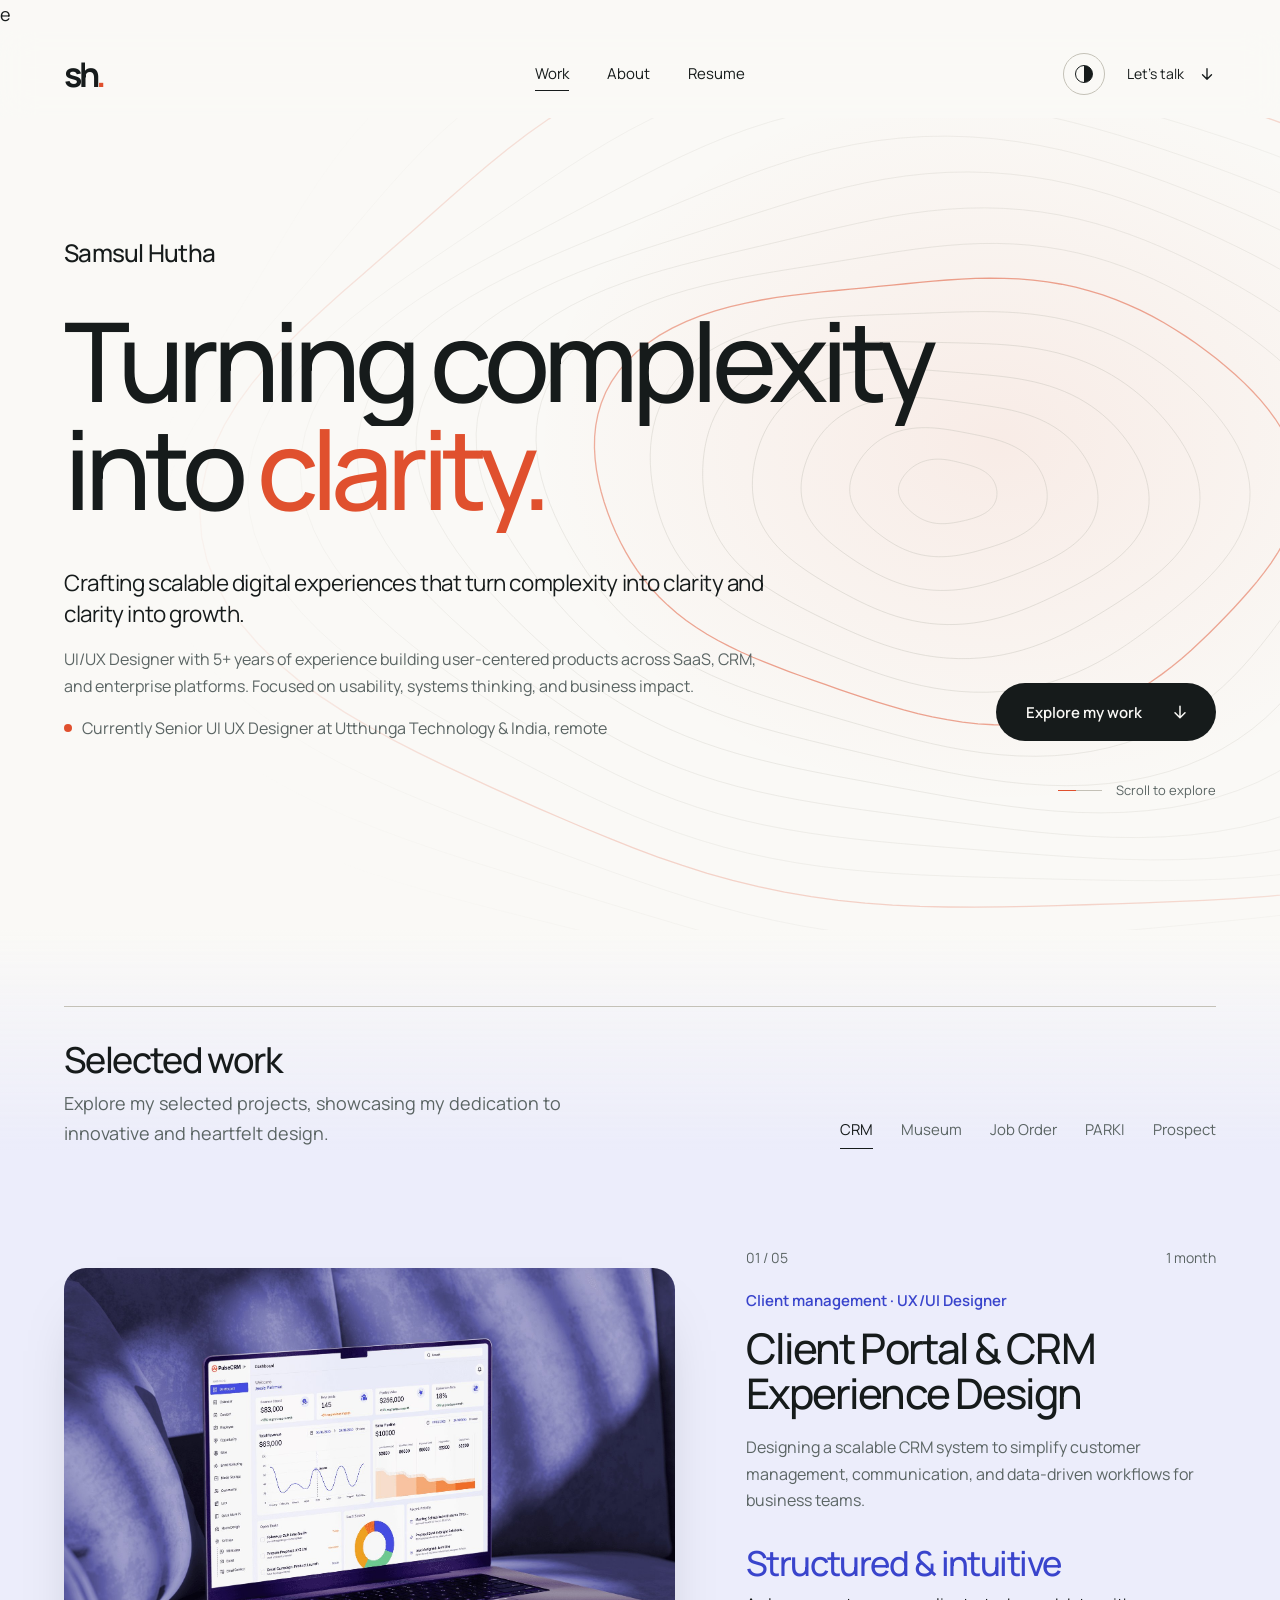
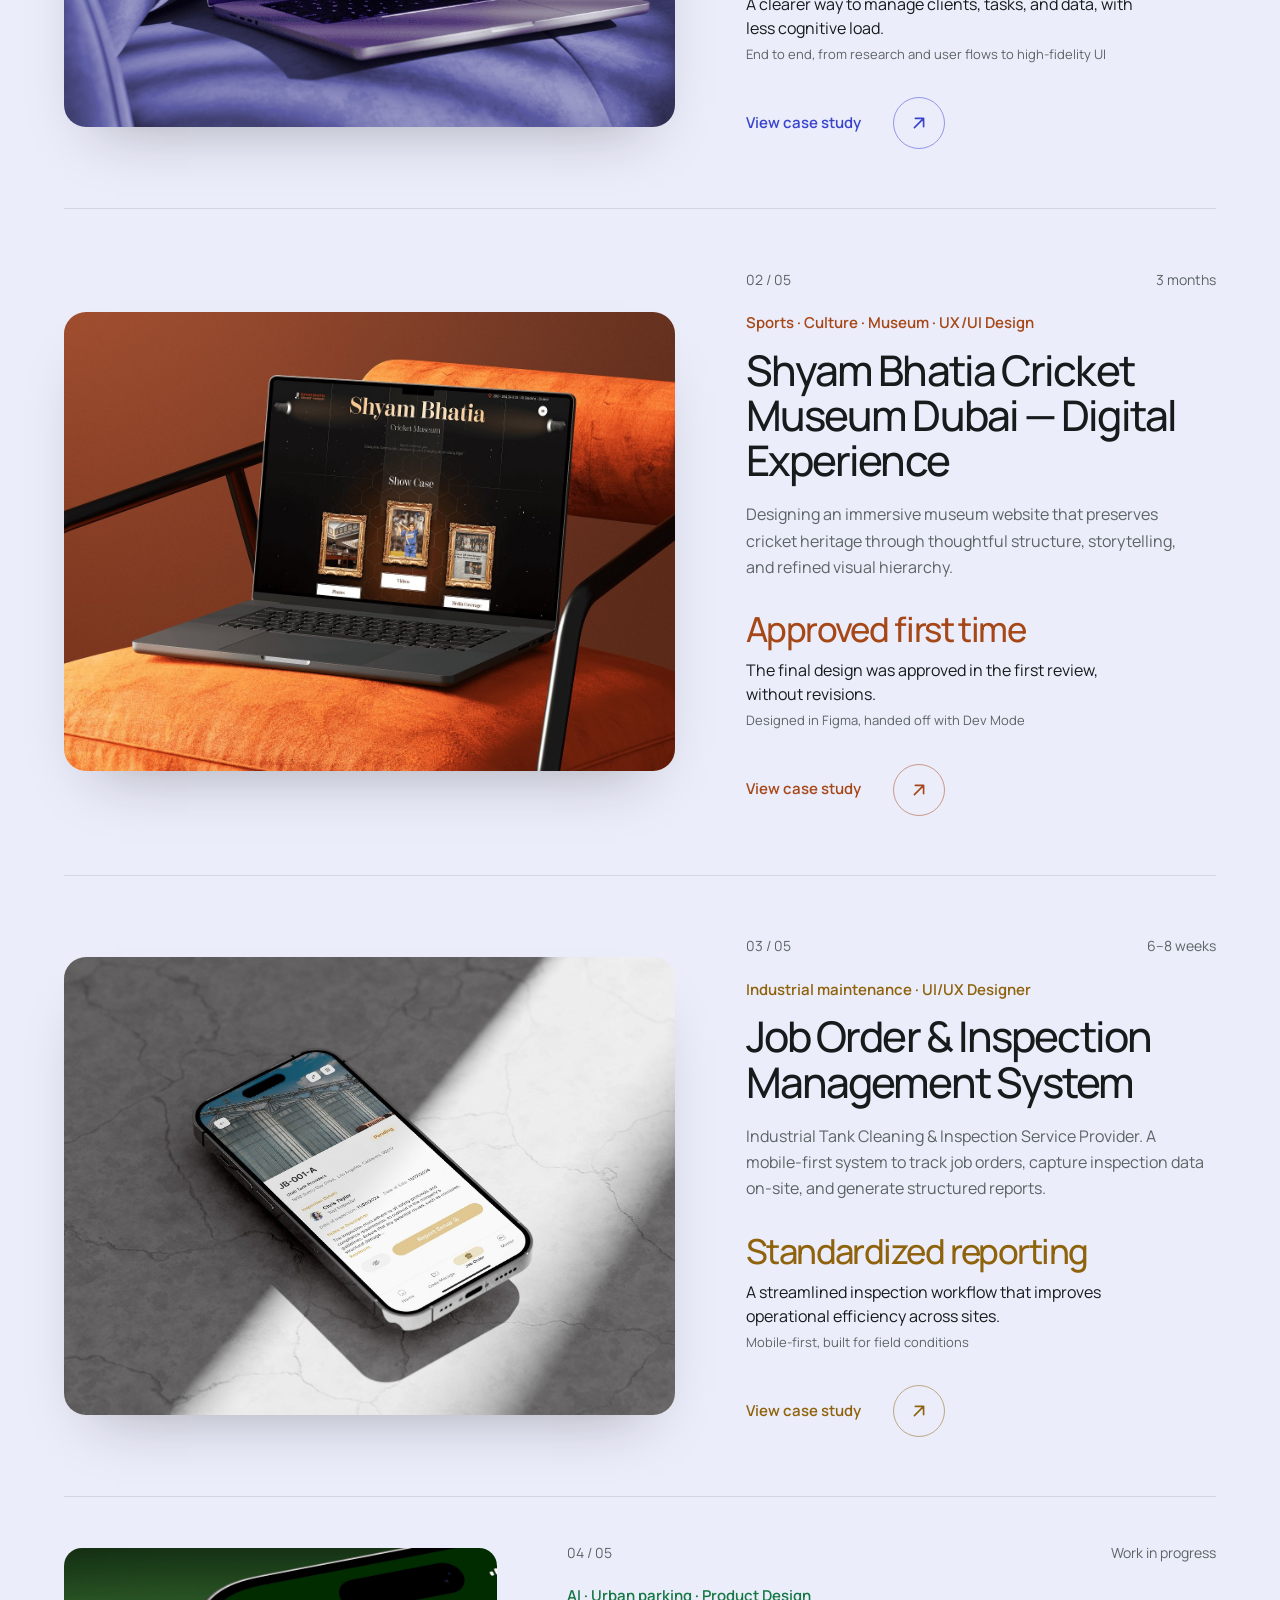
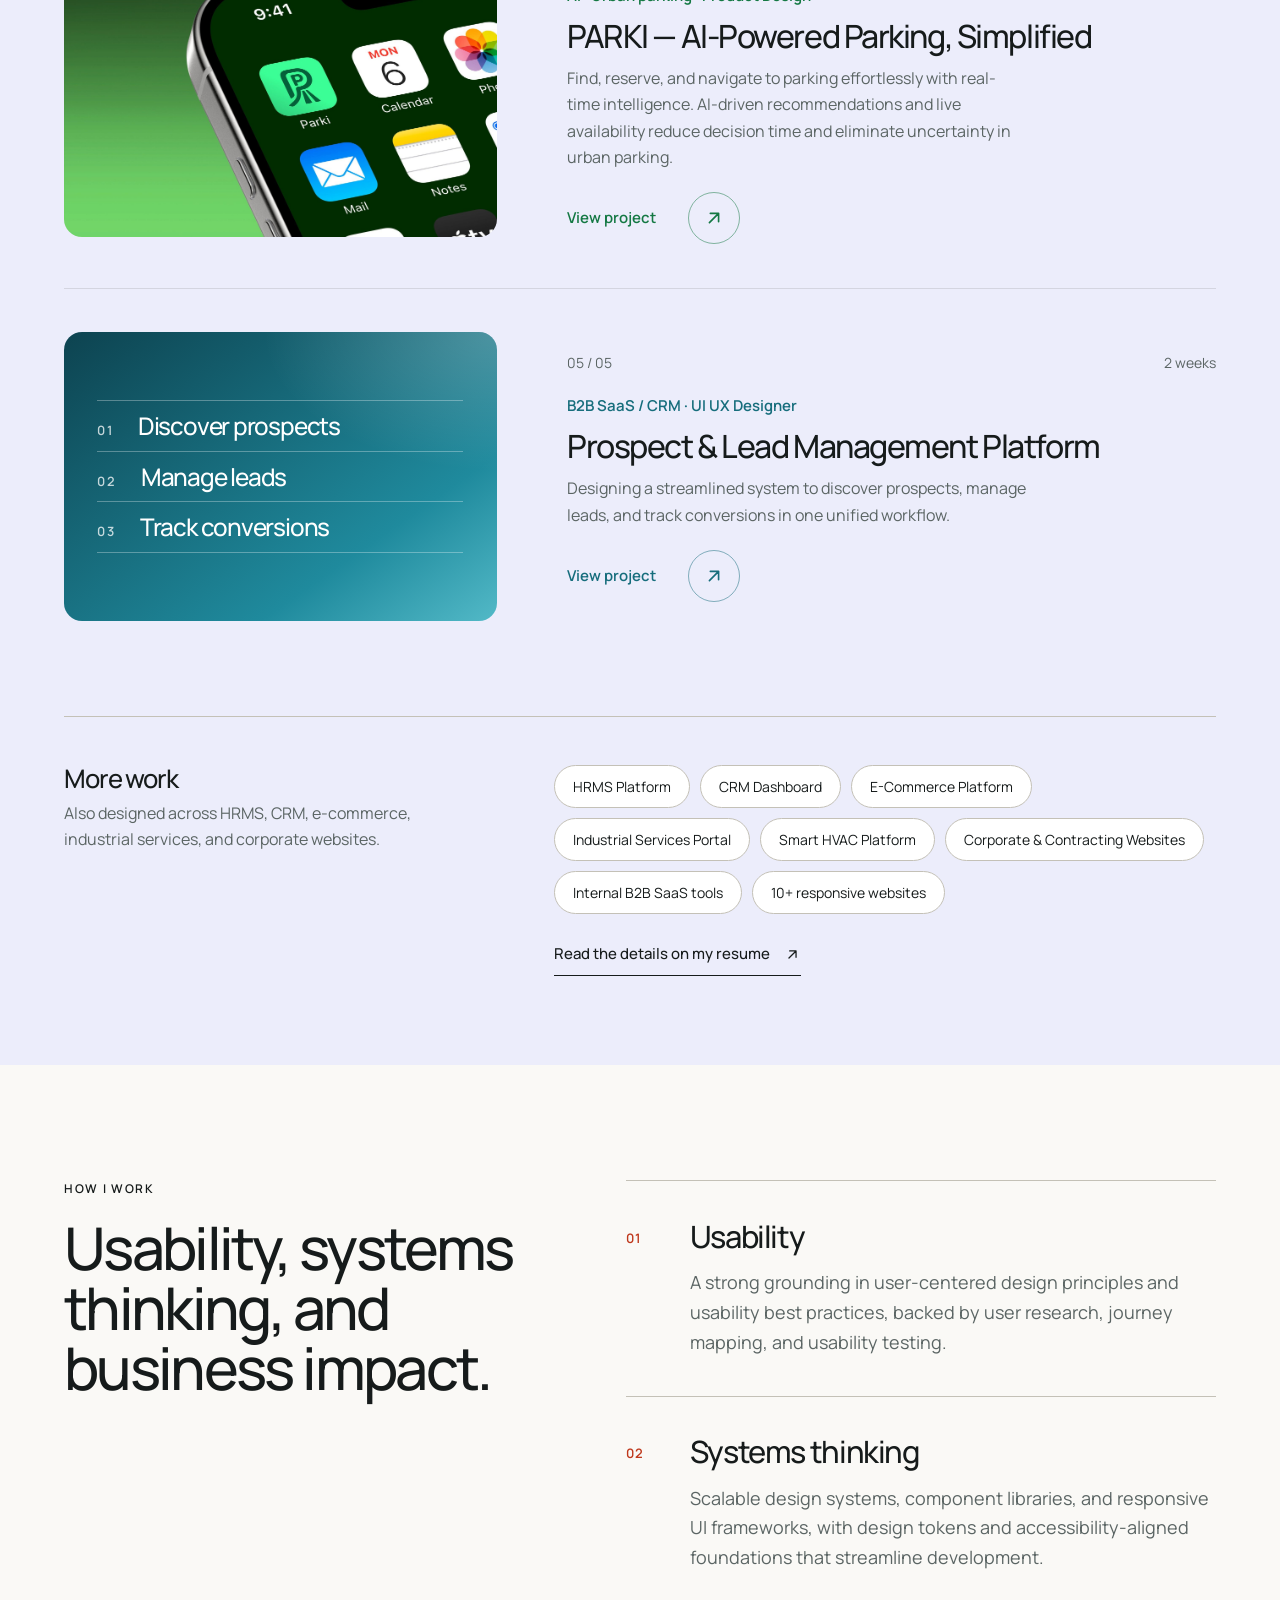
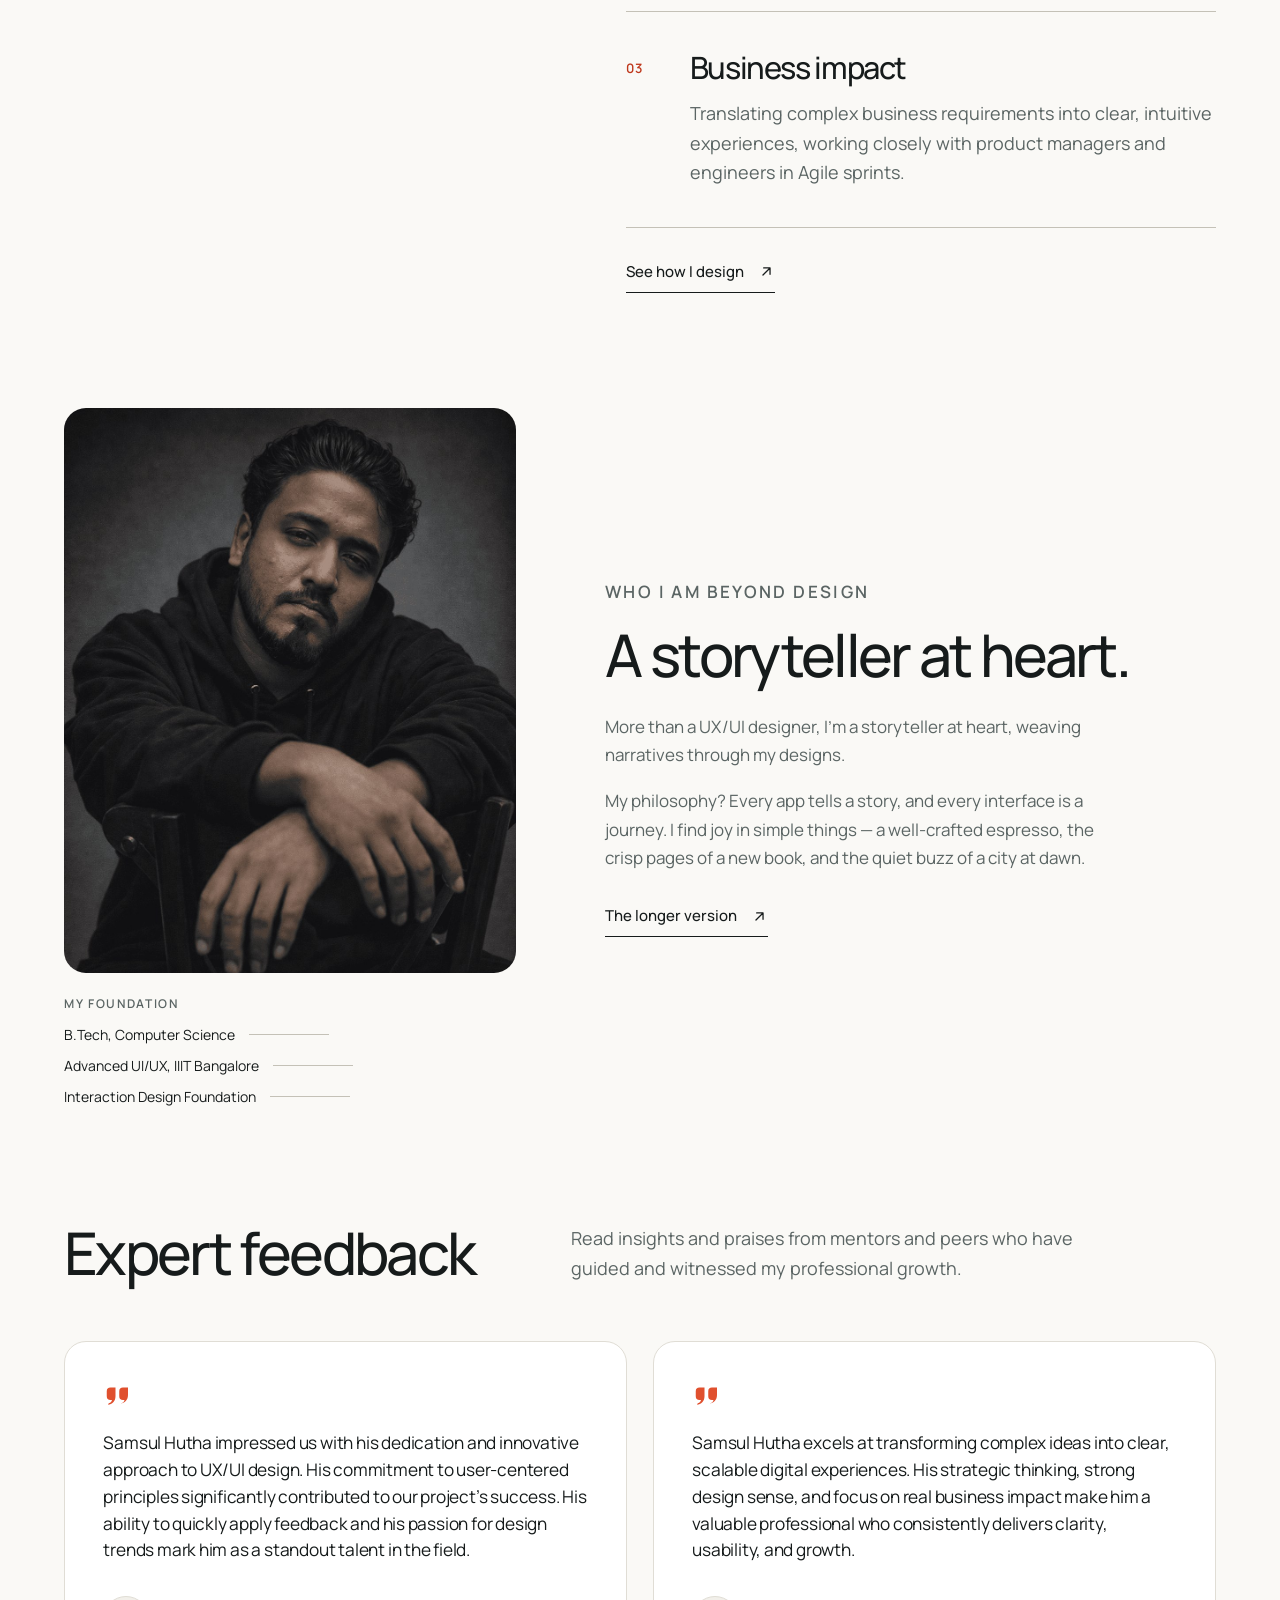
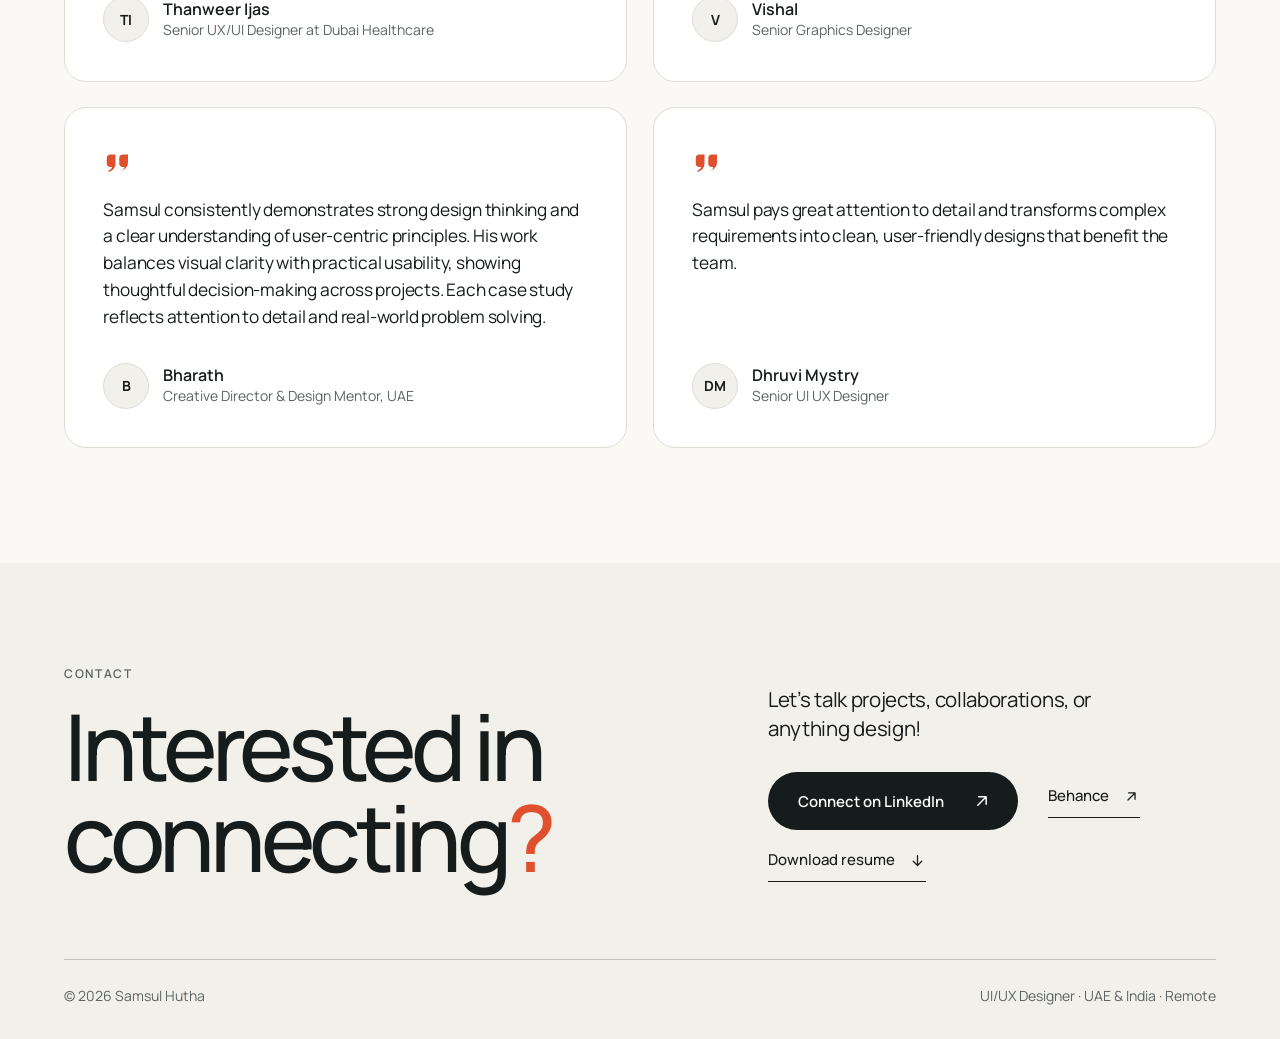
==== commit 49109d65: "Location Reupdate" ====
--- a/index.html
+++ b/index.html
@@ -1,4 +1,4 @@
-<!doctype html>
+e<!doctype html>
 <html lang="en" data-theme="light">
 <head>
   <meta charset="utf-8">
@@ -58,7 +58,7 @@
           <div class="hero-copy">
             <p class="hero-lead">Crafting scalable digital experiences that turn complexity into clarity and clarity into growth.</p>
             <p>UI/UX Designer with 5+ years of experience building user-centered products across SaaS, CRM, and enterprise platforms. Focused on usability, systems thinking, and business impact.</p>
-            <p class="hero-now">Currently Senior UI UX Designer at Utthunga Technology, Banglore, India &amp; India, remote</p>
+            <p class="hero-now">Currently Senior UI UX Designer at Utthunga Technology &amp; India, remote</p>
           </div>
           <a class="btn" href="#work">Explore my work <i class="i i-down" aria-hidden="true"></i></a>
         </div>
